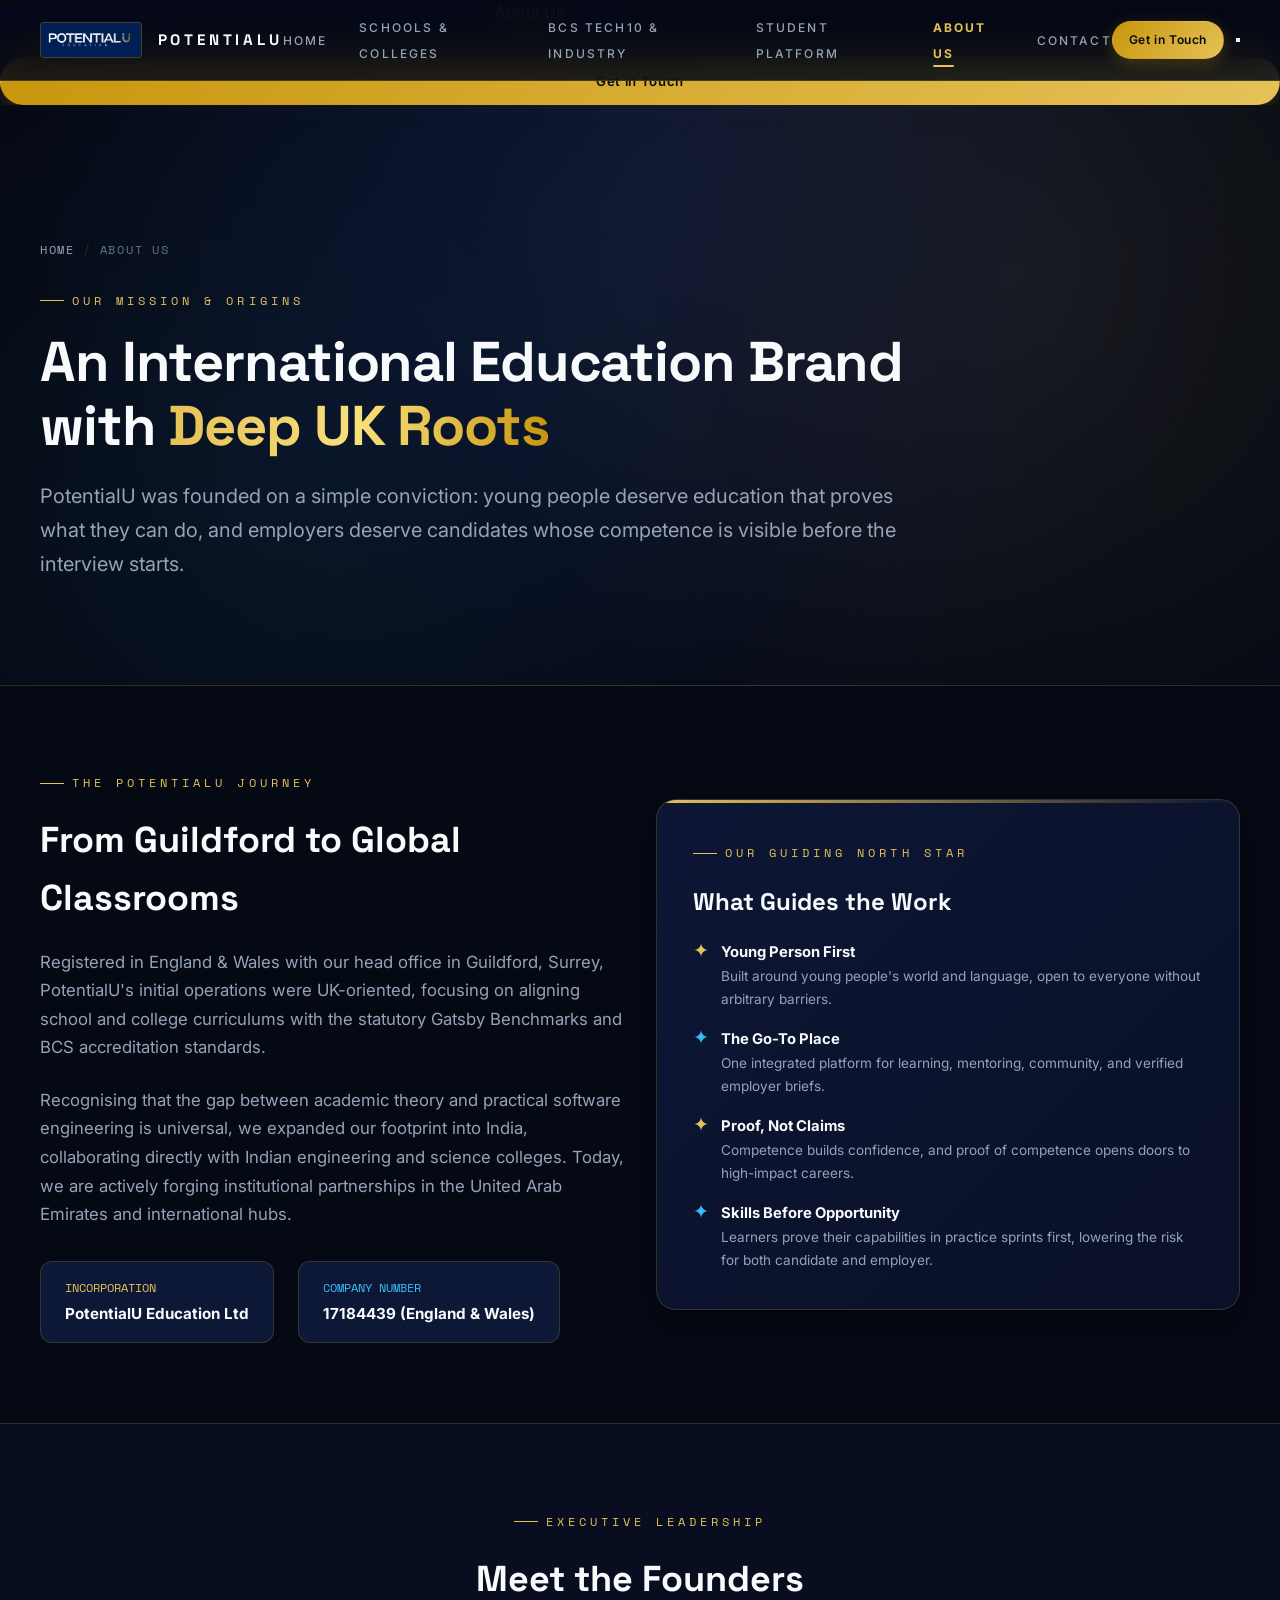
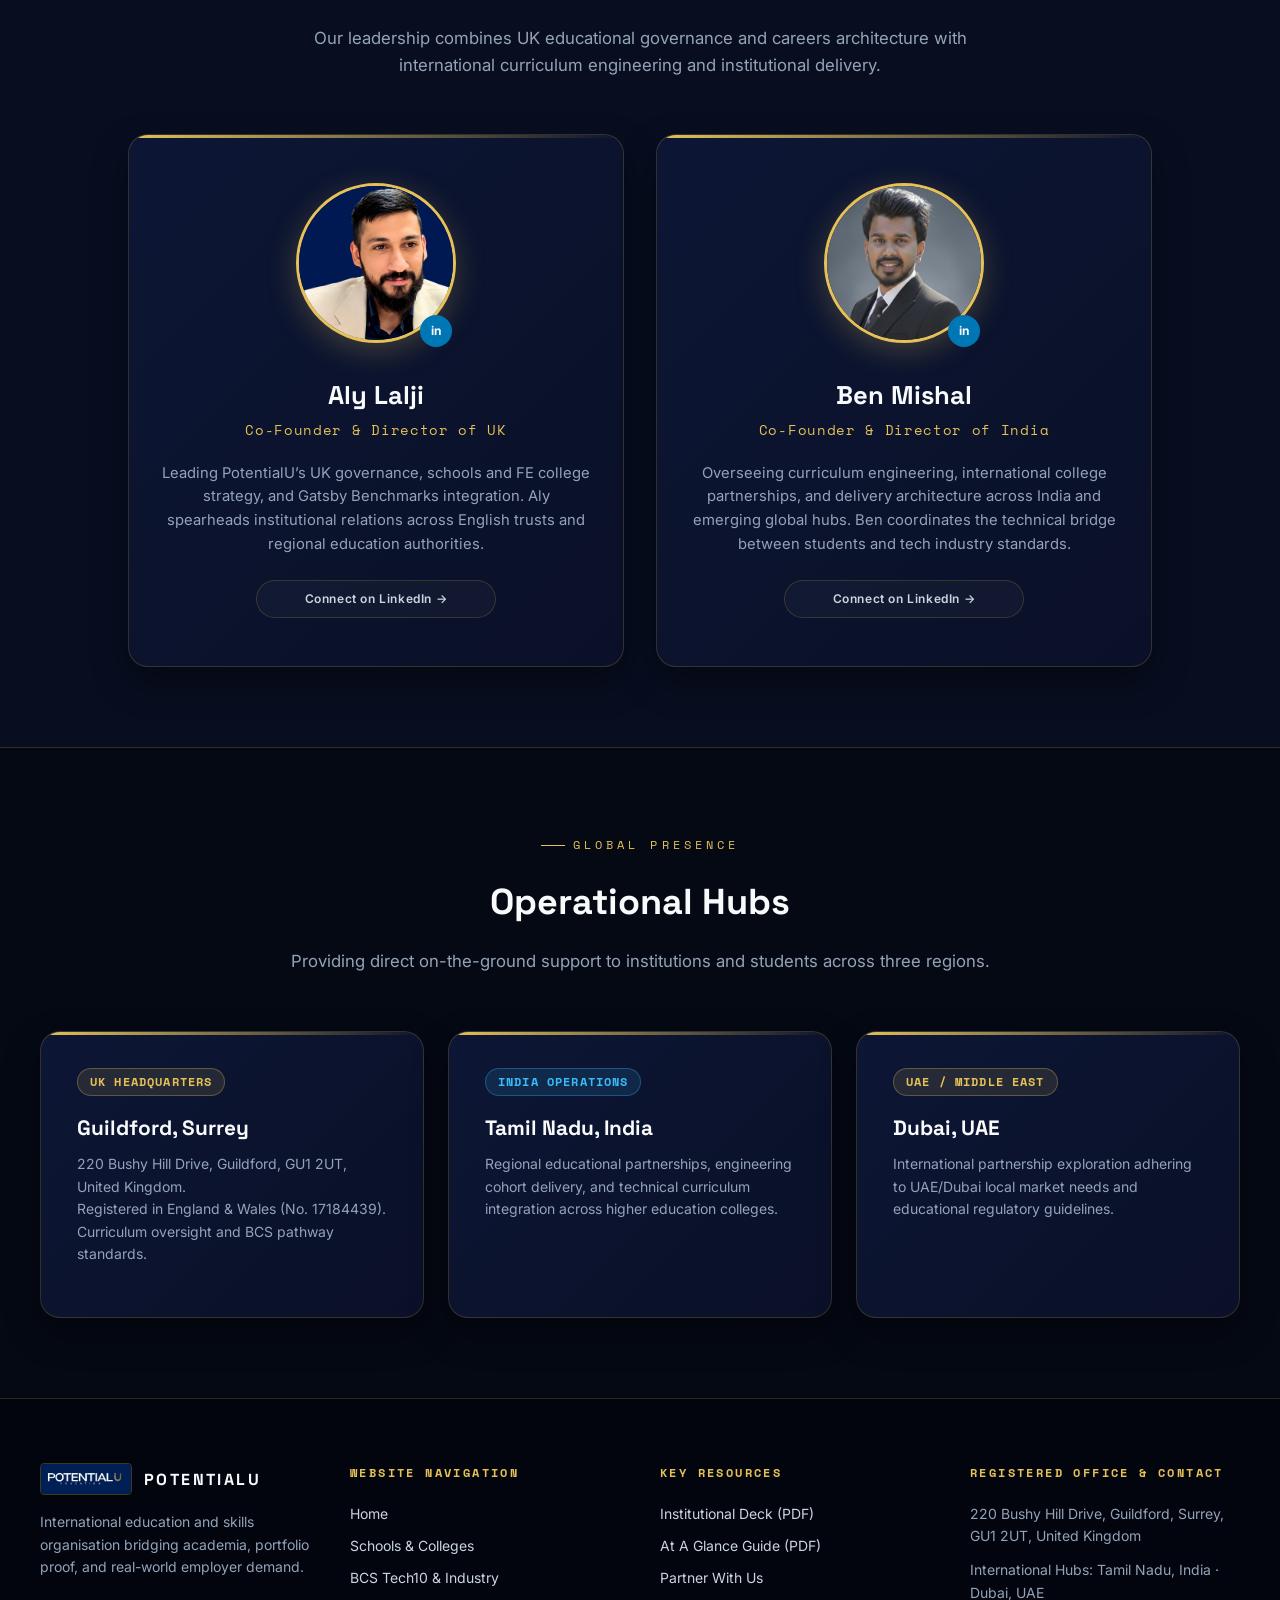
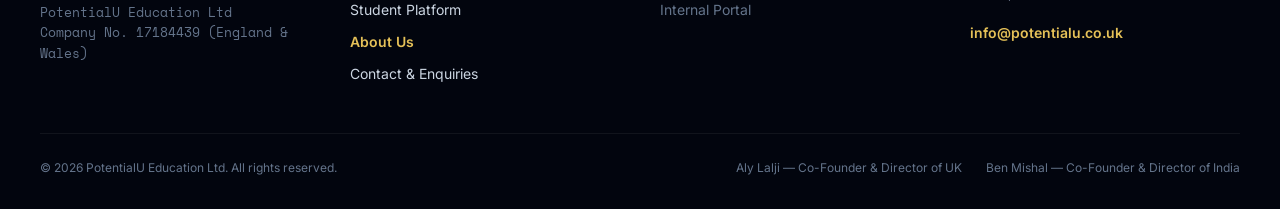
==== about/index.html @ 4403c285 "fix: Remove _redirects to resolve 307 redirect loop and add directory index files for rock-solid rou" ====
<!DOCTYPE html>
<html lang="en">
<head>
  <meta charset="UTF-8" />
  <meta name="viewport" content="width=device-width, initial-scale=1.0" />
  <meta name="theme-color" content="#050914" />
  <title>About Us & Leadership | PotentialU Education</title>
  <meta name="description" content="Meet the team behind PotentialU Education Ltd. Founded in the UK with operations in India and the UAE. Led by Co-Founders Aly Lalji (Director of UK) and Ben Mishal (Director of India)." />
  <meta name="keywords" content="PotentialU founders, Aly Lalji, Ben Mishal, PotentialU Education Ltd, UK edtech, India college partnerships, BCS accreditation" />
  <link rel="canonical" href="https://potentialu.co.uk/about" />

  <!-- Standard Favicons & Google Search Icon Directives -->
  <link rel="icon" type="image/svg+xml" href="/assets/favicon.svg" />
  <link rel="icon" type="image/png" sizes="48x48" href="/assets/favicon-48x48.png" />
  <link rel="icon" type="image/png" sizes="96x96" href="/assets/favicon-96x96.png" />
  <link rel="icon" type="image/png" sizes="144x144" href="/assets/favicon-144x144.png" />
  <link rel="icon" type="image/png" sizes="192x192" href="/assets/favicon-192x192.png" />
  <link rel="icon" type="image/png" sizes="32x32" href="/assets/favicon-32x32.png" />
  <link rel="icon" type="image/png" sizes="16x16" href="/assets/favicon-16x16.png" />
  <link rel="shortcut icon" href="/favicon.ico" />
  <link rel="apple-touch-icon" sizes="180x180" href="/assets/apple-touch-icon.png" />

  <!-- Open Graph -->
  <meta property="og:type" content="website" />
  <meta property="og:url" content="https://potentialu.co.uk/about" />
  <meta property="og:title" content="About Us & Leadership | PotentialU Education" />
  <meta property="og:description" content="UK roots, global impact. Meet the founders bridging academic curriculum and employer expectations." />
  <meta property="og:image" content="https://potentialu.co.uk/assets/logo.jpg" />

  <!-- Structured Data (JSON-LD) -->
  <script type="application/ld+json">
  {
    "@context": "https://schema.org",
    "@type": "EducationalOrganization",
    "name": "PotentialU Education",
    "url": "https://potentialu.co.uk/about",
    "logo": "https://potentialu.co.uk/assets/logo.jpg",
    "address": {
      "@type": "PostalAddress",
      "streetAddress": "220 Bushy Hill Drive",
      "addressLocality": "Guildford",
      "addressRegion": "Surrey",
      "postalCode": "GU1 2UT",
      "addressCountry": "GB"
    },
    "founder": [
      {
        "@type": "Person",
        "name": "Aly Lalji",
        "jobTitle": "Co-Founder & Director of UK",
        "sameAs": "https://www.linkedin.com/in/aly-lalji/"
      },
      {
        "@type": "Person",
        "name": "Ben Mishal",
        "jobTitle": "Co-Founder & Director of India",
        "sameAs": "https://www.linkedin.com/in/ben-mishal-b-s-2bb928169/"
      }
    ],
    "description": "PotentialU Education Ltd is an international education brand with UK roots, working with schools, colleges, and universities across the UK, India and UAE."
  }
  </script>

  <link rel="preconnect" href="https://fonts.googleapis.com" />
  <link rel="preconnect" href="https://fonts.gstatic.com" crossorigin />
  <link href="https://fonts.googleapis.com/css2?family=Inter:wght@300;400;500;600;700;800&family=Space+Grotesk:wght@500;600;700;800&family=Space+Mono:wght@400;700&display=swap" rel="stylesheet" />
  <link rel="stylesheet" href="/assets/style.css" />
</head>
<body>

  <!-- Navigation -->
  <nav id="navbar">
    <div class="nav-inner">
      <a href="/" class="nav-brand">
        <img src="/assets/logo.jpg" alt="PotentialU Education Logo" class="nav-logo-img" />
        <span class="nav-brand-text">PotentialU</span>
      </a>

      <ul class="nav-links">
        <li><a href="/">Home</a></li>
        <li><a href="/schools">Schools & Colleges</a></li>
        <li><a href="/bcs-tech10">BCS Tech10 & Industry</a></li>
        <li><a href="/students">Student Platform</a></li>
        <li><a href="/about" class="active">About Us</a></li>
        <li><a href="/contact">Contact</a></li>
      </ul>

      <div class="nav-actions">
        <a href="/contact" class="btn btn-gold btn-sm">Get in Touch</a>
        <button id="mobile-menu-btn" class="mobile-toggle" aria-label="Toggle menu">
          <span></span><span></span><span></span>
        </button>
      </div>
    </div>
  </nav>

  <!-- Mobile Drawer -->
  <div id="mobile-drawer" class="mobile-drawer">
    <a href="/" class="mobile-link">Home</a>
    <a href="/schools" class="mobile-link">Schools & Colleges</a>
    <a href="/bcs-tech10" class="mobile-link">BCS Tech10 & Industry</a>
    <a href="/students" class="mobile-link">Student Platform</a>
    <a href="/about" class="mobile-link active" style="color:var(--gold-primary);">About Us</a>
    <a href="/contact" class="mobile-link">Contact</a>
    <div style="margin-top:2rem;">
      <a href="/contact" class="btn btn-gold" style="width:100%;text-align:center;">Get in Touch</a>
    </div>
  </div>

  <!-- Subpage Hero -->
  <header class="subpage-hero">
    <div class="container">
      <div class="subpage-hero-inner">
        <div class="breadcrumb">
          <a href="/">Home</a>
          <span class="breadcrumb-sep">/</span>
          <span>About Us</span>
        </div>
        <span class="eyebrow">Our Mission & Origins</span>
        <h1 class="subpage-title">
          An International Education Brand with <span class="text-gold-gradient">Deep UK Roots</span>
        </h1>
        <p class="subpage-desc">
          PotentialU was founded on a simple conviction: young people deserve education that proves what they can do, and employers deserve candidates whose competence is visible before the interview starts.
        </p>
      </div>
    </div>
  </header>

  <!-- Mission & Story -->
  <section class="section" style="padding:5rem 0;">
    <div class="container">
      <div class="grid-2" style="align-items:center;">
        <div>
          <span class="eyebrow">The PotentialU Journey</span>
          <h2 style="font-family:'Space Grotesk';font-size:2.25rem;font-weight:800;margin-bottom:1.25rem;">
            From Guildford to Global Classrooms
          </h2>
          <p style="color:var(--text-muted);font-size:1.05rem;line-height:1.7;margin-bottom:1.5rem;">
            Registered in England & Wales with our head office in Guildford, Surrey, PotentialU's initial operations were UK-oriented, focusing on aligning school and college curriculums with the statutory Gatsby Benchmarks and BCS accreditation standards.
          </p>
          <p style="color:var(--text-muted);font-size:1.05rem;line-height:1.7;margin-bottom:2rem;">
            Recognising that the gap between academic theory and practical software engineering is universal, we expanded our footprint into India, collaborating directly with Indian engineering and science colleges. Today, we are actively forging institutional partnerships in the United Arab Emirates and international hubs.
          </p>
          <div style="display:flex;gap:1.5rem;flex-wrap:wrap;">
            <div style="background:var(--bg-card);border:1px solid var(--gold-border);border-radius:12px;padding:1rem 1.5rem;">
              <span style="font-family:'Space Mono';font-size:0.75rem;color:var(--gold-primary);display:block;margin-bottom:0.25rem;">INCORPORATION</span>
              <strong style="color:var(--text-white);font-size:0.95rem;">PotentialU Education Ltd</strong>
            </div>
            <div style="background:var(--bg-card);border:1px solid var(--gold-border);border-radius:12px;padding:1rem 1.5rem;">
              <span style="font-family:'Space Mono';font-size:0.75rem;color:var(--status-active);display:block;margin-bottom:0.25rem;">COMPANY NUMBER</span>
              <strong style="color:var(--text-white);font-size:0.95rem;">17184439 (England & Wales)</strong>
            </div>
          </div>
        </div>

        <div class="highlight-box">
          <span class="eyebrow">Our Guiding North Star</span>
          <h3 style="font-family:'Space Grotesk';font-size:1.5rem;font-weight:700;margin-bottom:1.25rem;">What Guides the Work</h3>
          <ul style="list-style:none;padding:0;display:flex;flex-direction:column;gap:1rem;font-size:0.925rem;color:var(--text-sub);">
            <li style="display:flex;gap:0.75rem;align-items:flex-start;">
              <span style="color:var(--gold-primary);font-size:1.2rem;line-height:1;">✦</span>
              <div>
                <strong style="color:var(--text-white);display:block;">Young Person First</strong>
                <span style="color:var(--text-muted);font-size:0.85rem;">Built around young people's world and language, open to everyone without arbitrary barriers.</span>
              </div>
            </li>
            <li style="display:flex;gap:0.75rem;align-items:flex-start;">
              <span style="color:var(--status-active);font-size:1.2rem;line-height:1;">✦</span>
              <div>
                <strong style="color:var(--text-white);display:block;">The Go-To Place</strong>
                <span style="color:var(--text-muted);font-size:0.85rem;">One integrated platform for learning, mentoring, community, and verified employer briefs.</span>
              </div>
            </li>
            <li style="display:flex;gap:0.75rem;align-items:flex-start;">
              <span style="color:var(--gold-primary);font-size:1.2rem;line-height:1;">✦</span>
              <div>
                <strong style="color:var(--text-white);display:block;">Proof, Not Claims</strong>
                <span style="color:var(--text-muted);font-size:0.85rem;">Competence builds confidence, and proof of competence opens doors to high-impact careers.</span>
              </div>
            </li>
            <li style="display:flex;gap:0.75rem;align-items:flex-start;">
              <span style="color:var(--status-active);font-size:1.2rem;line-height:1;">✦</span>
              <div>
                <strong style="color:var(--text-white);display:block;">Skills Before Opportunity</strong>
                <span style="color:var(--text-muted);font-size:0.85rem;">Learners prove their capabilities in practice sprints first, lowering the risk for both candidate and employer.</span>
              </div>
            </li>
          </ul>
        </div>
      </div>
    </div>
  </section>

  <!-- Founders Leadership Section -->
  <section style="background:rgba(10,17,40,0.6);border-top:1px solid var(--gold-border);border-bottom:1px solid var(--gold-border);padding:5rem 0;">
    <div class="container">
      <div style="text-align:center;max-width:44rem;margin:0 auto 3.5rem;">
        <span class="eyebrow" style="justify-content:center;">Executive Leadership</span>
        <h2 style="font-family:'Space Grotesk';font-size:2.25rem;font-weight:800;margin-bottom:1rem;">
          Meet the Founders
        </h2>
        <p style="color:var(--text-muted);font-size:1.05rem;">
          Our leadership combines UK educational governance and careers architecture with international curriculum engineering and institutional delivery.
        </p>
      </div>

      <div class="grid-2" style="max-width:64rem;margin:0 auto;">
        <!-- Aly Lalji -->
        <div class="highlight-box" style="display:flex;flex-direction:column;align-items:center;text-align:center;padding:3rem 2rem;">
          <div style="position:relative;margin-bottom:1.5rem;">
            <img src="/assets/aly-lalji.png" alt="Aly Lalji" style="width:160px;height:160px;border-radius:50%;object-fit:cover;border:3px solid var(--gold-primary);box-shadow:0 8px 30px rgba(229,193,88,0.25);" />
            <span style="position:absolute;bottom:4px;right:4px;background:#0077b5;color:#fff;border-radius:50%;width:32px;height:32px;display:flex;align-items:center;justify-content:center;font-size:0.75rem;font-weight:bold;">in</span>
          </div>
          <h3 style="font-family:'Space Grotesk';font-size:1.6rem;font-weight:700;margin-bottom:0.25rem;">Aly Lalji</h3>
          <div style="font-family:'Space Mono';font-size:0.85rem;color:var(--gold-primary);margin-bottom:1.25rem;letter-spacing:0.05em;">
            Co-Founder & Director of UK
          </div>
          <p style="color:var(--text-muted);font-size:0.925rem;line-height:1.6;margin-bottom:1.5rem;">
            Leading PotentialU’s UK governance, schools and FE college strategy, and Gatsby Benchmarks integration. Aly spearheads institutional relations across English trusts and regional education authorities.
          </p>
          <a href="https://www.linkedin.com/in/aly-lalji/" target="_blank" rel="noopener noreferrer" class="btn btn-ghost btn-sm" style="width:100%;max-width:240px;">
            Connect on LinkedIn →
          </a>
        </div>

        <!-- Ben Mishal -->
        <div class="highlight-box" style="display:flex;flex-direction:column;align-items:center;text-align:center;padding:3rem 2rem;">
          <div style="position:relative;margin-bottom:1.5rem;">
            <img src="/assets/ben-mishal.jpg" alt="Ben Mishal" style="width:160px;height:160px;border-radius:50%;object-fit:cover;border:3px solid var(--gold-primary);box-shadow:0 8px 30px rgba(229,193,88,0.25);" />
            <span style="position:absolute;bottom:4px;right:4px;background:#0077b5;color:#fff;border-radius:50%;width:32px;height:32px;display:flex;align-items:center;justify-content:center;font-size:0.75rem;font-weight:bold;">in</span>
          </div>
          <h3 style="font-family:'Space Grotesk';font-size:1.6rem;font-weight:700;margin-bottom:0.25rem;">Ben Mishal</h3>
          <div style="font-family:'Space Mono';font-size:0.85rem;color:var(--gold-primary);margin-bottom:1.25rem;letter-spacing:0.05em;">
            Co-Founder & Director of India
          </div>
          <p style="color:var(--text-muted);font-size:0.925rem;line-height:1.6;margin-bottom:1.5rem;">
            Overseeing curriculum engineering, international college partnerships, and delivery architecture across India and emerging global hubs. Ben coordinates the technical bridge between students and tech industry standards.
          </p>
          <a href="https://www.linkedin.com/in/ben-mishal-b-s-2bb928169/" target="_blank" rel="noopener noreferrer" class="btn btn-ghost btn-sm" style="width:100%;max-width:240px;">
            Connect on LinkedIn →
          </a>
        </div>
      </div>
    </div>
  </section>

  <!-- Registered Footprint & Offices -->
  <section class="section" style="padding:5rem 0;">
    <div class="container">
      <div style="text-align:center;max-width:44rem;margin:0 auto 3.5rem;">
        <span class="eyebrow" style="justify-content:center;">Global Presence</span>
        <h2 style="font-family:'Space Grotesk';font-size:2.25rem;font-weight:800;margin-bottom:1rem;">
          Operational Hubs
        </h2>
        <p style="color:var(--text-muted);font-size:1.05rem;">
          Providing direct on-the-ground support to institutions and students across three regions.
        </p>
      </div>

      <div class="grid-3">
        <div class="highlight-box">
          <div class="badge-tag" style="margin-bottom:1rem;">UK Headquarters</div>
          <h3 style="font-family:'Space Grotesk';font-size:1.3rem;font-weight:700;margin-bottom:0.5rem;">Guildford, Surrey</h3>
          <p style="color:var(--text-muted);font-size:0.875rem;line-height:1.6;margin-bottom:1rem;">
            220 Bushy Hill Drive, Guildford, GU1 2UT, United Kingdom.<br />
            Registered in England & Wales (No. 17184439). Curriculum oversight and BCS pathway standards.
          </p>
        </div>

        <div class="highlight-box">
          <div class="badge-tag badge-tag-cyan" style="margin-bottom:1rem;">India Operations</div>
          <h3 style="font-family:'Space Grotesk';font-size:1.3rem;font-weight:700;margin-bottom:0.5rem;">Tamil Nadu, India</h3>
          <p style="color:var(--text-muted);font-size:0.875rem;line-height:1.6;margin-bottom:1rem;">
            Regional educational partnerships, engineering cohort delivery, and technical curriculum integration across higher education colleges.
          </p>
        </div>

        <div class="highlight-box">
          <div class="badge-tag" style="margin-bottom:1rem;">UAE / Middle East</div>
          <h3 style="font-family:'Space Grotesk';font-size:1.3rem;font-weight:700;margin-bottom:0.5rem;">Dubai, UAE</h3>
          <p style="color:var(--text-muted);font-size:0.875rem;line-height:1.6;margin-bottom:1rem;">
            International partnership exploration adhering to UAE/Dubai local market needs and educational regulatory guidelines.
          </p>
        </div>
      </div>
    </div>
  </section>

  <!-- Footer -->
  <footer style="background:#02050E;border-top:1px solid var(--gold-border);padding:4rem 0 2rem;">
    <div class="container">
      <div style="display:grid;grid-template-columns:repeat(auto-fit, minmax(220px, 1fr));gap:2.5rem;margin-bottom:3rem;">
        <div>
          <div style="display:flex;align-items:center;gap:0.75rem;margin-bottom:1rem;">
            <img src="/assets/logo.jpg" alt="PotentialU Logo" style="height:2rem;border-radius:4px;border:1px solid rgba(212,175,55,0.3);" />
            <span style="font-family:'Space Grotesk';font-weight:700;letter-spacing:0.15em;text-transform:uppercase;">PotentialU</span>
          </div>
          <p style="font-size:0.875rem;color:var(--text-muted);line-height:1.6;margin-bottom:1.5rem;">
            International education and skills organisation bridging academia, portfolio proof, and real-world employer demand.
          </p>
          <div style="font-size:0.8rem;color:var(--text-dim);font-family:'Space Mono';">
            PotentialU Education Ltd<br />
            Company No. 17184439 (England & Wales)
          </div>
        </div>

        <div>
          <h4 style="font-family:'Space Mono';font-size:0.75rem;text-transform:uppercase;letter-spacing:0.2em;color:var(--gold-primary);margin-bottom:1.25rem;">Website Navigation</h4>
          <ul style="list-style:none;padding:0;display:flex;flex-direction:column;gap:0.6rem;font-size:0.875rem;">
            <li><a href="/" style="color:var(--text-sub);text-decoration:none;">Home</a></li>
            <li><a href="/schools" style="color:var(--text-sub);text-decoration:none;">Schools & Colleges</a></li>
            <li><a href="/bcs-tech10" style="color:var(--text-sub);text-decoration:none;">BCS Tech10 & Industry</a></li>
            <li><a href="/students" style="color:var(--text-sub);text-decoration:none;">Student Platform</a></li>
            <li><a href="/about" style="color:var(--gold-primary);text-decoration:none;font-weight:600;">About Us</a></li>
            <li><a href="/contact" style="color:var(--text-sub);text-decoration:none;">Contact & Enquiries</a></li>
          </ul>
        </div>

        <div>
          <h4 style="font-family:'Space Mono';font-size:0.75rem;text-transform:uppercase;letter-spacing:0.2em;color:var(--gold-primary);margin-bottom:1.25rem;">Key Resources</h4>
          <ul style="list-style:none;padding:0;display:flex;flex-direction:column;gap:0.6rem;font-size:0.875rem;">
            <li><a href="/assets/PotentialU-Institutional-Partnership-Overview.pdf" download style="color:var(--text-sub);text-decoration:none;">Institutional Deck (PDF)</a></li>
            <li><a href="/assets/PotentialU-At-A-Glance.pdf" download style="color:var(--text-sub);text-decoration:none;">At A Glance Guide (PDF)</a></li>
            <li><a href="/contact" style="color:var(--text-sub);text-decoration:none;">Partner With Us</a></li>
            <li><a href="/admin.html" style="color:var(--text-dim);text-decoration:none;">Internal Portal</a></li>
          </ul>
        </div>

        <div>
          <h4 style="font-family:'Space Mono';font-size:0.75rem;text-transform:uppercase;letter-spacing:0.2em;color:var(--gold-primary);margin-bottom:1.25rem;">Registered Office & Contact</h4>
          <p style="font-size:0.875rem;color:var(--text-muted);line-height:1.6;margin-bottom:0.75rem;">
            220 Bushy Hill Drive, Guildford, Surrey, GU1 2UT, United Kingdom
          </p>
          <p style="font-size:0.875rem;color:var(--text-muted);line-height:1.6;margin-bottom:1rem;">
            International Hubs: Tamil Nadu, India · Dubai, UAE
          </p>
          <a href="mailto:info@potentialu.co.uk" style="color:var(--gold-primary);font-size:0.875rem;text-decoration:none;font-weight:600;">info@potentialu.co.uk</a>
        </div>
      </div>

      <div style="border-top:1px solid rgba(255,255,255,0.06);padding-top:1.5rem;display:flex;justify-content:space-between;align-items:center;flex-wrap:wrap;gap:1rem;font-size:0.75rem;color:var(--text-dim);">
        <div>&copy; 2026 PotentialU Education Ltd. All rights reserved.</div>
        <div style="display:flex;gap:1.5rem;">
          <span>Aly Lalji — Co-Founder & Director of UK</span>
          <span>Ben Mishal — Co-Founder & Director of India</span>
        </div>
      </div>
    </div>
  </footer>

  <script>
    // Mobile Drawer Toggle
    const menuBtn = document.getElementById('mobile-menu-btn');
    const drawer = document.getElementById('mobile-drawer');
    if (menuBtn && drawer) {
      menuBtn.addEventListener('click', () => {
        drawer.classList.toggle('open');
      });
    }
  </script>
</body>
</html>
---- assets/style.css ----
*, *::before, *::after { box-sizing: border-box; margin: 0; padding: 0; }
    
    :root {
      --gold-primary: #E5C158;
      --gold-deep: #C8960C;
      --gold-light: #F8E07A;
      --gold-border: rgba(212, 175, 55, 0.2);
      --gold-glow: rgba(229, 193, 88, 0.12);
      
      --bg-deep: #050914;
      --bg-mid: #0A1128;
      --bg-card: #0D1736;
      --bg-card-hover: #121F45;
      
      --text-white: #F8FAFC;
      --text-muted: #94A3B8;
      --text-sub: #CBD5E1;
      --text-dim: #64748B;
      
      --status-active: #38BDF8;
      --status-contacted: #34D399;
      --status-archived: #94A3B8;
    }

    html { scroll-behavior: smooth; }
    body {
      background-color: var(--bg-deep);
      color: var(--text-white);
      font-family: 'Inter', ui-sans-serif, system-ui, sans-serif;
      line-height: 1.6;
      overflow-x: hidden;
    }

    /* =========================================
       TYPOGRAPHY
       ========================================= */
    .font-display { font-family: 'Space Grotesk', 'Inter', sans-serif; }
    .font-mono { font-family: 'Space Mono', monospace; }

    .text-gold-gradient {
      background: linear-gradient(90deg, #E5C158 0%, #F8E07A 50%, #C8960C 100%);
      -webkit-background-clip: text;
      background-clip: text;
      color: transparent;
      display: inline;
    }

    .eyebrow {
      font-family: 'Space Mono', monospace;
      font-size: 0.72rem;
      text-transform: uppercase;
      letter-spacing: 0.35em;
      color: var(--gold-primary);
      margin-bottom: 1.25rem;
      display: inline-flex;
      align-items: center;
      gap: 0.5rem;
    }
    .eyebrow::before {
      content: "";
      display: inline-block;
      width: 1.5rem;
      height: 1px;
      background: var(--gold-primary);
    }

    /* =========================================
       LAYOUT CONTAINERS
       ========================================= */
    .container {
      max-width: 80rem;
      margin: 0 auto;
      padding: 0 1.5rem;
    }
    @media (min-width: 1024px) {
      .container { padding: 0 2.5rem; }
    }

    /* =========================================
       NAVBAR
       ========================================= */
    #navbar {
      position: fixed;
      top: 0; left: 0; right: 0;
      z-index: 100;
      background: rgba(5, 9, 20, 0.85);
      backdrop-filter: blur(20px);
      -webkit-backdrop-filter: blur(20px);
      border-bottom: 1px solid var(--gold-border);
      transition: all 0.3s ease;
    }
    .nav-inner {
      display: flex;
      align-items: center;
      justify-content: space-between;
      height: 5rem;
      max-width: 80rem;
      margin: 0 auto;
      padding: 0 1.5rem;
    }
    @media (min-width: 1024px) {
      .nav-inner { padding: 0 2.5rem; }
    }
    .nav-brand {
      display: flex;
      align-items: center;
      gap: 1rem;
      text-decoration: none;
    }
    .nav-logo-img {
      height: 2.2rem;
      width: auto;
      border-radius: 4px;
      border: 1px solid rgba(212,175,55,0.3);
      background: #0A1128;
    }
    .nav-brand-text {
      font-family: 'Space Grotesk', sans-serif;
      font-size: 0.95rem;
      font-weight: 700;
      letter-spacing: 0.25em;
      text-transform: uppercase;
      color: var(--text-white);
      display: none;
    }
    @media (min-width: 1024px) {
      .nav-brand-text { display: block; }
    }
    .nav-links {
      display: none;
      align-items: center;
      gap: 2rem;
      list-style: none;
    }
    @media (min-width: 840px) {
      .nav-links { display: flex; }
    }
    .nav-links a {
      font-size: 0.75rem;
      font-weight: 500;
      letter-spacing: 0.18em;
      text-transform: uppercase;
      color: var(--text-muted);
      text-decoration: none;
      transition: color 0.25s ease;
    }
    .nav-links a:hover {
      color: var(--gold-primary);
    }
    .nav-actions {
      display: flex;
      align-items: center;
      gap: 0.75rem;
    }

    /* =========================================
       BUTTONS
       ========================================= */
    .btn {
      display: inline-flex;
      align-items: center;
      justify-content: center;
      gap: 0.5rem;
      font-size: 0.825rem;
      font-weight: 600;
      letter-spacing: 0.05em;
      text-decoration: none;
      border-radius: 9999px;
      padding: 0.75rem 1.6rem;
      transition: all 0.3s cubic-bezier(0.22, 1, 0.36, 1);
      cursor: pointer;
      white-space: nowrap;
    }
    .btn-gold {
      background: linear-gradient(135deg, var(--gold-deep) 0%, var(--gold-primary) 100%);
      color: var(--bg-deep);
      border: 1px solid transparent;
      box-shadow: 0 4px 15px rgba(200, 150, 12, 0.25);
    }
    .btn-gold:hover {
      transform: translateY(-2px);
      box-shadow: 0 8px 25px rgba(229, 193, 88, 0.4);
    }
    .btn-ghost {
      background: rgba(255, 255, 255, 0.03);
      color: var(--text-sub);
      border: 1px solid var(--gold-border);
    }
    .btn-ghost:hover {
      background: rgba(212, 175, 55, 0.1);
      border-color: rgba(212, 175, 55, 0.5);
      color: var(--gold-primary);
      transform: translateY(-2px);
    }
    .btn-sm {
      padding: 0.5rem 1rem;
      font-size: 0.75rem;
    }

    /* =========================================
       HERO SECTION (Universities First)
       ========================================= */
    #hero {
      position: relative;
      min-height: 100vh;
      display: flex;
      align-items: center;
      padding-top: 6rem;
      padding-bottom: 5rem;
      overflow: hidden;
    }
    .hero-bg-layer {
      position: absolute;
      inset: 0;
      z-index: 0;
    }
    .hero-bg-img {
      width: 100%;
      height: 100%;
      object-fit: cover;
      opacity: 0.28;
      filter: saturate(1.2);
    }
    .hero-vignette {
      position: absolute;
      inset: 0;
      background: radial-gradient(circle at 50% 40%, rgba(5,9,20,0.4) 0%, #050914 90%);
    }
    .hero-content {
      position: relative;
      z-index: 10;
      max-width: 80rem;
      margin: 0 auto;
      padding: 3rem 1.5rem;
      width: 100%;
    }
    @media (min-width: 1024px) {
      .hero-content { padding: 4rem 2.5rem; }
    }
    .hero-badge-container {
      display: flex;
      flex-wrap: wrap;
      gap: 0.75rem;
      margin-bottom: 2rem;
    }
    .hero-badge {
      display: inline-flex;
      align-items: center;
      gap: 0.5rem;
      padding: 0.4rem 1rem;
      border-radius: 9999px;
      border: 1px solid var(--gold-border);
      background: rgba(13, 23, 54, 0.7);
      font-size: 0.75rem;
      font-family: 'Space Mono', monospace;
      color: var(--gold-primary);
    }
    .hero-title {
      font-family: 'Space Grotesk', sans-serif;
      font-size: clamp(2.4rem, 6.5vw, 5.2rem);
      font-weight: 800;
      line-height: 1.08;
      letter-spacing: -0.03em;
      margin-bottom: 1.75rem;
      max-width: 58rem;
    }
    .hero-subtext {
      font-size: clamp(1rem, 1.8vw, 1.25rem);
      line-height: 1.7;
      color: var(--text-sub);
      max-width: 44rem;
      margin-bottom: 2.75rem;
    }
    .hero-cta-group {
      display: flex;
      flex-wrap: wrap;
      gap: 1rem;
      align-items: center;
    }
    .hero-downloads-bar {
      margin-top: 3.5rem;
      padding-top: 2rem;
      border-top: 1px solid rgba(212,175,55,0.15);
      display: flex;
      flex-wrap: wrap;
      align-items: center;
      gap: 2rem;
    }
    .hero-download-item {
      display: flex;
      align-items: center;
      gap: 0.75rem;
      color: var(--text-muted);
      font-size: 0.85rem;
      text-decoration: none;
      transition: color 0.25s;
    }
    .hero-download-item:hover {
      color: var(--gold-primary);
    }
    .hero-download-icon {
      width: 2.25rem;
      height: 2.25rem;
      border-radius: 8px;
      background: rgba(212,175,55,0.08);
      border: 1px solid var(--gold-border);
      display: flex;
      align-items: center;
      justify-content: center;
      color: var(--gold-primary);
    }

    /* =========================================
       MARQUEE STRIP
       ========================================= */
    #marquee-section {
      border-top: 1px solid var(--gold-border);
      border-bottom: 1px solid var(--gold-border);
      background: var(--bg-mid);
      padding: 1.4rem 0;
      overflow: hidden;
      position: relative;
    }
    #marquee-section::before, #marquee-section::after {
      content: '';
      position: absolute;
      top: 0; bottom: 0;
      width: 6rem;
      z-index: 2;
      pointer-events: none;
    }
    #marquee-section::before { left: 0; background: linear-gradient(to right, var(--bg-mid), transparent); }
    #marquee-section::after  { right: 0; background: linear-gradient(to left, var(--bg-mid), transparent); }
    
    .marquee-track {
      display: flex;
      width: max-content;
      animation: marquee 30s linear infinite;
    }
    @keyframes marquee {
      0% { transform: translateX(0); }
      100% { transform: translateX(-50%); }
    }
    .marquee-item {
      display: flex;
      align-items: center;
      gap: 2rem;
      padding: 0 1.5rem;
      font-family: 'Space Grotesk', sans-serif;
      font-size: 0.95rem;
      font-weight: 700;
      letter-spacing: 0.2em;
      text-transform: uppercase;
      color: var(--text-muted);
      white-space: nowrap;
    }
    .marquee-dot {
      color: var(--gold-primary);
      font-size: 1.25rem;
    }

    /* =========================================
       SECTIONS GENERAL
       ========================================= */
    section {
      padding: 7rem 0;
      position: relative;
    }
    .section-header {
      max-width: 44rem;
      margin-bottom: 4rem;
    }
    .section-title {
      font-family: 'Space Grotesk', sans-serif;
      font-size: clamp(2rem, 4vw, 3rem);
      font-weight: 700;
      line-height: 1.15;
      letter-spacing: -0.02em;
      margin-bottom: 1rem;
    }
    .section-description {
      font-size: 1.05rem;
      line-height: 1.7;
      color: var(--text-muted);
    }

    /* =========================================
       PILLARS SECTION (Dual Track)
       ========================================= */
    .pillars-grid {
      display: grid;
      gap: 2.5rem;
    }
    @media (min-width: 1024px) {
      .pillars-grid { grid-template-columns: 1fr 1fr; }
    }
    .pillar-card {
      position: relative;
      background: var(--bg-card);
      border: 1px solid var(--gold-border);
      border-radius: 1.25rem;
      padding: 2.5rem;
      overflow: hidden;
      display: flex;
      flex-direction: column;
      justify-content: space-between;
      transition: all 0.4s cubic-bezier(0.22, 1, 0.36, 1);
    }
    @media (min-width: 768px) {
      .pillar-card { padding: 3.5rem; }
    }
    .pillar-card:hover {
      border-color: rgba(229, 193, 88, 0.4);
      box-shadow: 0 0 50px rgba(229, 193, 88, 0.08), 0 20px 40px rgba(0,0,0,0.5);
      transform: translateY(-4px);
    }
    .pillar-watermark {
      position: absolute;
      top: -2rem;
      right: -1rem;
      font-family: 'Space Grotesk', sans-serif;
      font-size: 11rem;
      font-weight: 900;
      color: rgba(212, 175, 55, 0.04);
      user-select: none;
      pointer-events: none;
      line-height: 1;
    }
    .pillar-tag {
      font-family: 'Space Mono', monospace;
      font-size: 0.7rem;
      text-transform: uppercase;
      letter-spacing: 0.25em;
      color: var(--gold-primary);
      margin-bottom: 0.75rem;
    }
    .pillar-heading {
      font-family: 'Space Grotesk', sans-serif;
      font-size: clamp(1.5rem, 2.8vw, 2.1rem);
      font-weight: 700;
      margin-bottom: 1.25rem;
      color: var(--text-white);
    }
    .pillar-desc {
      color: var(--text-sub);
      font-size: 0.95rem;
      line-height: 1.7;
      margin-bottom: 2rem;
    }
    .pillar-features {
      list-style: none;
      display: flex;
      flex-direction: column;
      gap: 1.15rem;
      margin-bottom: 2.5rem;
    }
    .pillar-feature-item {
      display: flex;
      align-items: flex-start;
      gap: 1rem;
    }
    .pillar-icon-box {
      width: 2.4rem;
      height: 2.4rem;
      border-radius: 50%;
      background: rgba(229, 193, 88, 0.08);
      border: 1px solid var(--gold-border);
      display: flex;
      align-items: center;
      justify-content: center;
      color: var(--gold-primary);
      flex-shrink: 0;
      margin-top: 0.1rem;
    }
    .pillar-feature-text {
      font-size: 0.9rem;
      color: var(--text-sub);
      line-height: 1.5;
    }
    .pillar-bottom-cta {
      margin-top: auto;
      padding-top: 1.5rem;
      border-top: 1px solid rgba(212, 175, 55, 0.1);
      display: flex;
      flex-wrap: wrap;
      align-items: center;
      justify-content: space-between;
      gap: 1rem;
    }

    /* =========================================
       PROCESS ROADMAP (6 Steps)
       ========================================= */
    #process {
      background: var(--bg-mid);
      border-top: 1px solid var(--gold-border);
      border-bottom: 1px solid var(--gold-border);
    }
    .process-grid {
      display: grid;
      gap: 1.5rem;
    }
    @media (min-width: 640px) {
      .process-grid { grid-template-columns: repeat(2, 1fr); }
    }
    @media (min-width: 1024px) {
      .process-grid { grid-template-columns: repeat(3, 1fr); }
    }
    .step-card {
      background: var(--bg-card);
      border: 1px solid var(--gold-border);
      border-radius: 1rem;
      padding: 2rem;
      transition: all 0.3s ease;
      position: relative;
    }
    .step-card:hover {
      border-color: rgba(229, 193, 88, 0.4);
      background: var(--bg-card-hover);
      transform: translateY(-3px);
    }
    .step-num {
      font-family: 'Space Mono', monospace;
      font-size: 0.8rem;
      color: var(--gold-primary);
      letter-spacing: 0.25em;
      margin-bottom: 1rem;
      display: block;
    }
    .step-name {
      font-family: 'Space Grotesk', sans-serif;
      font-size: 1.25rem;
      font-weight: 700;
      margin-bottom: 0.75rem;
      color: var(--text-white);
    }
    .step-detail {
      font-size: 0.875rem;
      line-height: 1.65;
      color: var(--text-muted);
    }

    /* =========================================
       GLOBAL REACH (UK, India, UAE)
       ========================================= */
    .global-grid {
      display: grid;
      gap: 2rem;
    }
    @media (min-width: 768px) {
      .global-grid { grid-template-columns: repeat(3, 1fr); }
    }
    .region-card {
      background: var(--bg-card);
      border: 1px solid var(--gold-border);
      border-radius: 1rem;
      overflow: hidden;
      transition: all 0.3s ease;
    }
    .region-card:hover {
      border-color: rgba(229, 193, 88, 0.4);
      transform: translateY(-4px);
    }
    .region-img-wrap {
      height: 13rem;
      overflow: hidden;
      position: relative;
    }
    .region-img {
      width: 100%;
      height: 100%;
      object-fit: cover;
      transition: transform 0.6s ease;
    }
    .region-card:hover .region-img {
      transform: scale(1.05);
    }
    .region-tag {
      position: absolute;
      top: 1rem;
      left: 1rem;
      background: rgba(5,9,20,0.85);
      border: 1px solid var(--gold-border);
      border-radius: 9999px;
      padding: 0.3rem 0.85rem;
      font-size: 0.7rem;
      font-family: 'Space Mono', monospace;
      color: var(--gold-primary);
    }
    .region-content {
      padding: 1.75rem;
    }
    .region-name {
      font-family: 'Space Grotesk', sans-serif;
      font-size: 1.25rem;
      font-weight: 700;
      margin-bottom: 0.5rem;
      color: var(--text-white);
    }
    .region-info {
      font-size: 0.875rem;
      color: var(--text-muted);
      line-height: 1.6;
    }

    /* =========================================
       FOUNDERS SECTION (Real Photos & LinkedIn)
       ========================================= */
    #founders {
      background: var(--bg-mid);
      border-top: 1px solid var(--gold-border);
      border-bottom: 1px solid var(--gold-border);
    }
    .founders-grid {
      display: grid;
      gap: 2.5rem;
      margin-bottom: 5rem;
    }
    @media (min-width: 900px) {
      .founders-grid { grid-template-columns: 1fr 1fr; }
    }
    .founder-card {
      background: var(--bg-card);
      border: 1px solid var(--gold-border);
      border-radius: 1.25rem;
      padding: 2.25rem;
      display: flex;
      flex-direction: column;
      gap: 1.75rem;
      transition: all 0.3s ease;
    }
    @media (min-width: 640px) {
      .founder-card {
        flex-direction: row;
        align-items: flex-start;
      }
    }
    .founder-card:hover {
      border-color: rgba(229, 193, 88, 0.4);
      box-shadow: 0 10px 30px rgba(0,0,0,0.3);
    }
    .founder-avatar-wrap {
      width: 10rem;
      height: 11rem;
      border-radius: 1rem;
      overflow: hidden;
      flex-shrink: 0;
      border: 2px solid var(--gold-border);
      background: #0A1128;
    }
    .founder-avatar-img {
      width: 100%;
      height: 100%;
      object-fit: cover;
      object-position: top center;
      transition: transform 0.5s ease;
    }
    .founder-card:hover .founder-avatar-img {
      transform: scale(1.04);
    }
    .founder-info {
      flex: 1;
    }
    .founder-role {
      font-family: 'Space Mono', monospace;
      font-size: 0.72rem;
      letter-spacing: 0.25em;
      text-transform: uppercase;
      color: var(--gold-primary);
      margin-bottom: 0.4rem;
    }
    .founder-name {
      font-family: 'Space Grotesk', sans-serif;
      font-size: 1.5rem;
      font-weight: 700;
      margin-bottom: 0.75rem;
      color: var(--text-white);
    }
    .founder-bio {
      font-size: 0.9rem;
      color: var(--text-muted);
      line-height: 1.65;
      margin-bottom: 1.5rem;
    }
    .founder-linkedin {
      display: inline-flex;
      align-items: center;
      gap: 0.5rem;
      font-size: 0.8rem;
      font-weight: 600;
      color: var(--gold-primary);
      text-decoration: none;
      padding: 0.4rem 0.9rem;
      border-radius: 9999px;
      background: rgba(229, 193, 88, 0.08);
      border: 1px solid var(--gold-border);
      transition: all 0.25s;
    }
    .founder-linkedin:hover {
      background: rgba(229, 193, 88, 0.16);
      transform: translateX(3px);
    }

    /* Values row */
    .values-grid {
      display: grid;
      gap: 1.25rem;
      grid-template-columns: repeat(2, 1fr);
    }
    @media (min-width: 768px) {
      .values-grid { grid-template-columns: repeat(3, 1fr); }
    }
    @media (min-width: 1024px) {
      .values-grid { grid-template-columns: repeat(6, 1fr); }
    }
    .value-box {
      background: var(--bg-card);
      border: 1px solid var(--gold-border);
      border-radius: 0.75rem;
      padding: 1.5rem 1.25rem;
      transition: all 0.3s;
    }
    .value-box:hover {
      border-color: rgba(229, 193, 88, 0.4);
      transform: translateY(-2px);
    }
    .value-title {
      font-family: 'Space Grotesk', sans-serif;
      font-size: 0.95rem;
      font-weight: 700;
      color: var(--gold-primary);
      margin-bottom: 0.4rem;
    }
    .value-desc {
      font-size: 0.8rem;
      color: var(--text-muted);
      line-height: 1.5;
    }

    /* =========================================
       ENQUIRY SECTION & FORM
       ========================================= */
    .enquiry-layout {
      display: grid;
      gap: 4rem;
    }
    @media (min-width: 1024px) {
      .enquiry-layout { grid-template-columns: 5fr 7fr; align-items: start; }
    }
    .enquiry-left-info {
      display: flex;
      flex-direction: column;
      gap: 2rem;
    }
    .office-card {
      background: var(--bg-card);
      border: 1px solid var(--gold-border);
      border-radius: 1rem;
      padding: 1.75rem;
    }
    .office-title {
      font-family: 'Space Mono', monospace;
      font-size: 0.75rem;
      text-transform: uppercase;
      letter-spacing: 0.25em;
      color: var(--gold-primary);
      margin-bottom: 0.75rem;
    }
    .office-address {
      font-size: 0.925rem;
      color: var(--text-sub);
      line-height: 1.6;
    }
    .email-contact-link {
      color: var(--gold-primary);
      text-decoration: none;
      font-weight: 600;
    }
    .email-contact-link:hover {
      text-decoration: underline;
    }

    /* Form styling */
    .enquiry-form-card {
      background: var(--bg-card);
      border: 1px solid var(--gold-border);
      border-radius: 1.25rem;
      padding: 2.5rem;
      box-shadow: 0 10px 40px rgba(0,0,0,0.3);
    }
    .form-group-row {
      display: grid;
      gap: 1.25rem;
      margin-bottom: 1.25rem;
    }
    @media (min-width: 640px) {
      .form-group-row { grid-template-columns: 1fr 1fr; }
    }
    .form-group {
      display: flex;
      flex-direction: column;
      gap: 0.5rem;
      margin-bottom: 1.25rem;
    }
    .form-label {
      font-family: 'Space Mono', monospace;
      font-size: 0.72rem;
      text-transform: uppercase;
      letter-spacing: 0.15em;
      color: var(--text-muted);
    }
    .form-input, .form-select, .form-textarea {
      background: rgba(255, 255, 255, 0.04);
      border: 1px solid var(--gold-border);
      border-radius: 0.5rem;
      padding: 0.85rem 1.15rem;
      color: var(--text-white);
      font-family: 'Inter', sans-serif;
      font-size: 0.9rem;
      transition: all 0.25s;
      outline: none;
    }
    .form-input:focus, .form-select:focus, .form-textarea:focus {
      border-color: var(--gold-primary);
      background: rgba(255, 255, 255, 0.07);
      box-shadow: 0 0 15px rgba(229, 193, 88, 0.15);
    }
    .form-select option {
      background-color: var(--bg-mid);
      color: var(--text-white);
    }
    .form-textarea {
      resize: vertical;
      min-height: 7rem;
    }

    /* =========================================
       FOOTER
       ========================================= */
    footer {
      border-top: 1px solid var(--gold-border);
      background: var(--bg-deep);
      padding: 5rem 0 3rem;
    }
    .footer-top {
      display: grid;
      gap: 3rem;
      margin-bottom: 4rem;
    }
    @media (min-width: 1024px) {
      .footer-top { grid-template-columns: 2fr 1fr 1fr 1fr; }
    }
    .footer-brand-logo {
      height: 2.8rem;
      width: auto;
      border-radius: 4px;
      margin-bottom: 1.25rem;
    }
    .footer-brand-desc {
      font-size: 0.875rem;
      color: var(--text-muted);
      line-height: 1.7;
      max-width: 22rem;
      margin-bottom: 1.5rem;
    }
    .footer-col-title {
      font-family: 'Space Mono', monospace;
      font-size: 0.72rem;
      letter-spacing: 0.2em;
      text-transform: uppercase;
      color: var(--gold-primary);
      margin-bottom: 1.25rem;
    }
    .footer-links {
      list-style: none;
      display: flex;
      flex-direction: column;
      gap: 0.85rem;
    }
    .footer-links a {
      font-size: 0.875rem;
      color: var(--text-muted);
      text-decoration: none;
      transition: color 0.25s;
    }
    .footer-links a:hover {
      color: var(--gold-primary);
    }
    .footer-bottom {
      padding-top: 2rem;
      border-top: 1px solid rgba(212, 175, 55, 0.1);
      display: flex;
      flex-wrap: wrap;
      align-items: center;
      justify-content: space-between;
      gap: 1rem;
      font-size: 0.8rem;
      color: var(--text-dim);
    }

    /* =========================================
       TOAST ALERTS
       ========================================= */
    #toast-box {
      position: fixed;
      bottom: 2rem;
      right: 2rem;
      z-index: 1000;
      display: flex;
      flex-direction: column;
      gap: 0.75rem;
      pointer-events: none;
    }
    .toast {
      background: var(--bg-card);
      border: 1px solid var(--gold-primary);
      color: var(--text-white);
      padding: 1rem 1.5rem;
      border-radius: 0.75rem;
      font-size: 0.875rem;
      box-shadow: 0 10px 40px rgba(0,0,0,0.6);
      transform: translateY(20px);
      opacity: 0;
      transition: all 0.3s cubic-bezier(0.22, 1, 0.36, 1);
      display: flex;
      align-items: center;
      gap: 0.75rem;
      pointer-events: auto;
      max-width: 24rem;
    }
    .toast.active {
      transform: translateY(0);
      opacity: 1;
    }

    /* =========================================
       ADMIN MODAL / POPUP
       ========================================= */
    .modal-overlay {
      position: fixed;
      inset: 0;
      background: rgba(5, 9, 20, 0.85);
      backdrop-filter: blur(10px);
      z-index: 1000;
      display: none;
      align-items: center;
      justify-content: center;
      padding: 1.5rem;
    }
    .modal-overlay.open {
      display: flex;
    }
    .modal-box {
      background: var(--bg-card);
      border: 1px solid var(--gold-primary);
      border-radius: 1.25rem;
      width: 100%;
      max-width: 32rem;
      padding: 2.5rem;
      box-shadow: 0 25px 60px rgba(0,0,0,0.8);
      position: relative;
    }
    .modal-close-btn {
      position: absolute;
      top: 1.25rem;
      right: 1.25rem;
      background: none;
      border: none;
      color: var(--text-muted);
      font-size: 1.5rem;
      cursor: pointer;
    }
    .modal-close-btn:hover { color: var(--gold-primary); }

/* =========================================
   MULTI-PAGE EXTENSIONS & SUBPAGE HEROES
   ========================================= */
.nav-links a.active {
  color: var(--gold-primary);
  font-weight: 700;
  position: relative;
}
.nav-links a.active::after {
  content: "";
  position: absolute;
  bottom: -6px;
  left: 0;
  right: 0;
  height: 2px;
  background: var(--gold-primary);
  border-radius: 2px;
}

.subpage-hero {
  padding: 8.5rem 0 4.5rem;
  background: radial-gradient(circle at 50% 15%, rgba(13, 23, 54, 0.9) 0%, rgba(5, 9, 20, 1) 75%);
  border-bottom: 1px solid var(--gold-border);
  position: relative;
  overflow: hidden;
}
.subpage-hero::before {
  content: "";
  position: absolute;
  top: 0; left: 0; right: 0; bottom: 0;
  background: radial-gradient(circle at 80% 30%, rgba(229, 193, 88, 0.08) 0%, transparent 50%),
              radial-gradient(circle at 20% 70%, rgba(56, 189, 248, 0.06) 0%, transparent 45%);
  pointer-events: none;
}
.subpage-hero-inner {
  position: relative;
  z-index: 2;
  max-width: 54rem;
}
.subpage-title {
  font-family: 'Space Grotesk', sans-serif;
  font-size: clamp(2.25rem, 5vw, 3.5rem);
  font-weight: 800;
  line-height: 1.15;
  letter-spacing: -0.02em;
  margin-bottom: 1.25rem;
}
.subpage-desc {
  font-size: clamp(1.05rem, 2vw, 1.25rem);
  color: var(--text-muted);
  line-height: 1.7;
  margin-bottom: 2rem;
}

.breadcrumb {
  display: flex;
  align-items: center;
  gap: 0.5rem;
  font-family: 'Space Mono', monospace;
  font-size: 0.725rem;
  text-transform: uppercase;
  letter-spacing: 0.15em;
  color: var(--text-dim);
  margin-bottom: 1.5rem;
}
.breadcrumb a {
  color: var(--text-muted);
  text-decoration: none;
  transition: color 0.2s ease;
}
.breadcrumb a:hover { color: var(--gold-primary); }
.breadcrumb-sep { color: var(--gold-border); }

.grid-2 {
  display: grid;
  grid-template-columns: 1fr;
  gap: 2rem;
}
@media (min-width: 768px) {
  .grid-2 { grid-template-columns: repeat(2, 1fr); }
}

.grid-3 {
  display: grid;
  grid-template-columns: 1fr;
  gap: 1.5rem;
}
@media (min-width: 640px) {
  .grid-3 { grid-template-columns: repeat(2, 1fr); }
}
@media (min-width: 1024px) {
  .grid-3 { grid-template-columns: repeat(3, 1fr); }
}

.grid-4 {
  display: grid;
  grid-template-columns: 1fr;
  gap: 1.25rem;
}
@media (min-width: 640px) {
  .grid-4 { grid-template-columns: repeat(2, 1fr); }
}
@media (min-width: 1024px) {
  .grid-4 { grid-template-columns: repeat(4, 1fr); }
}

.badge-tag {
  display: inline-flex;
  align-items: center;
  gap: 0.4rem;
  padding: 0.25rem 0.75rem;
  font-family: 'Space Mono', monospace;
  font-size: 0.72rem;
  font-weight: 700;
  text-transform: uppercase;
  letter-spacing: 0.1em;
  border-radius: 9999px;
  background: rgba(229, 193, 88, 0.12);
  color: var(--gold-primary);
  border: 1px solid rgba(229, 193, 88, 0.3);
}
.badge-tag-cyan {
  background: rgba(56, 189, 248, 0.12);
  color: var(--status-active);
  border-color: rgba(56, 189, 248, 0.3);
}

.highlight-box {
  background: linear-gradient(135deg, rgba(13, 23, 54, 0.95) 0%, rgba(10, 17, 40, 0.95) 100%);
  border: 1px solid var(--gold-border);
  border-radius: 1.25rem;
  padding: 2.25rem;
  box-shadow: 0 15px 35px rgba(0, 0, 0, 0.4);
  position: relative;
  overflow: hidden;
}
.highlight-box::before {
  content: "";
  position: absolute;
  top: 0; left: 0; right: 0;
  height: 3px;
  background: linear-gradient(90deg, var(--gold-primary), transparent);
}

.competency-card {
  background: rgba(13, 23, 54, 0.7);
  border: 1px solid rgba(229, 193, 88, 0.18);
  border-radius: 1rem;
  padding: 1.5rem;
  transition: all 0.3s ease;
  display: flex;
  flex-direction: column;
}
.competency-card:hover {
  transform: translateY(-4px);
  border-color: var(--gold-primary);
  background: rgba(18, 31, 69, 0.85);
  box-shadow: 0 10px 30px rgba(0,0,0,0.5);
}
.competency-num {
  font-family: 'Space Mono', monospace;
  font-size: 0.75rem;
  color: var(--gold-primary);
  margin-bottom: 0.75rem;
  letter-spacing: 0.1em;
}
.competency-title {
  font-family: 'Space Grotesk', sans-serif;
  font-size: 1.15rem;
  font-weight: 700;
  color: var(--text-white);
  margin-bottom: 0.5rem;
}
.competency-desc {
  font-size: 0.875rem;
  color: var(--text-muted);
  line-height: 1.55;
}

.framework-badge {
  display: inline-block;
  font-size: 0.7rem;
  font-family: 'Space Mono', monospace;
  padding: 0.2rem 0.5rem;
  border-radius: 4px;
  background: rgba(255,255,255,0.06);
  color: var(--text-sub);
  margin-top: 0.75rem;
}
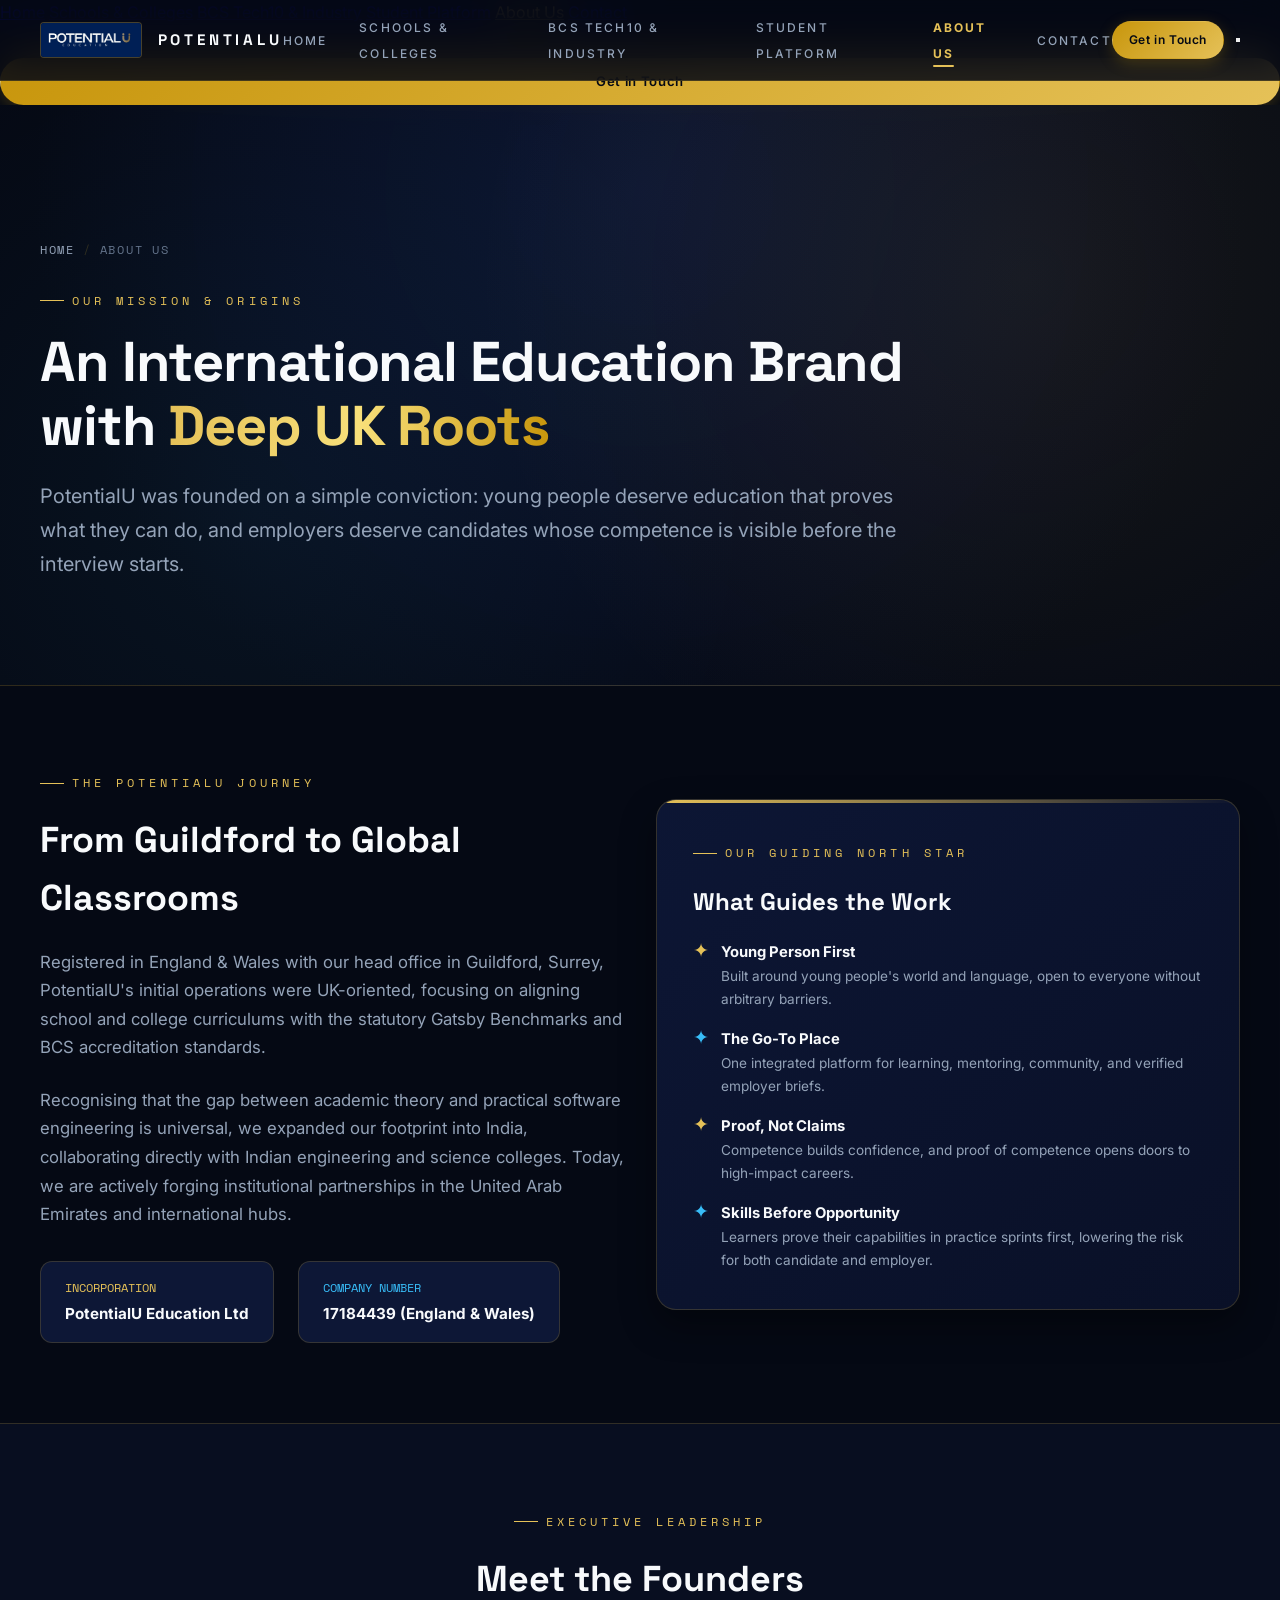
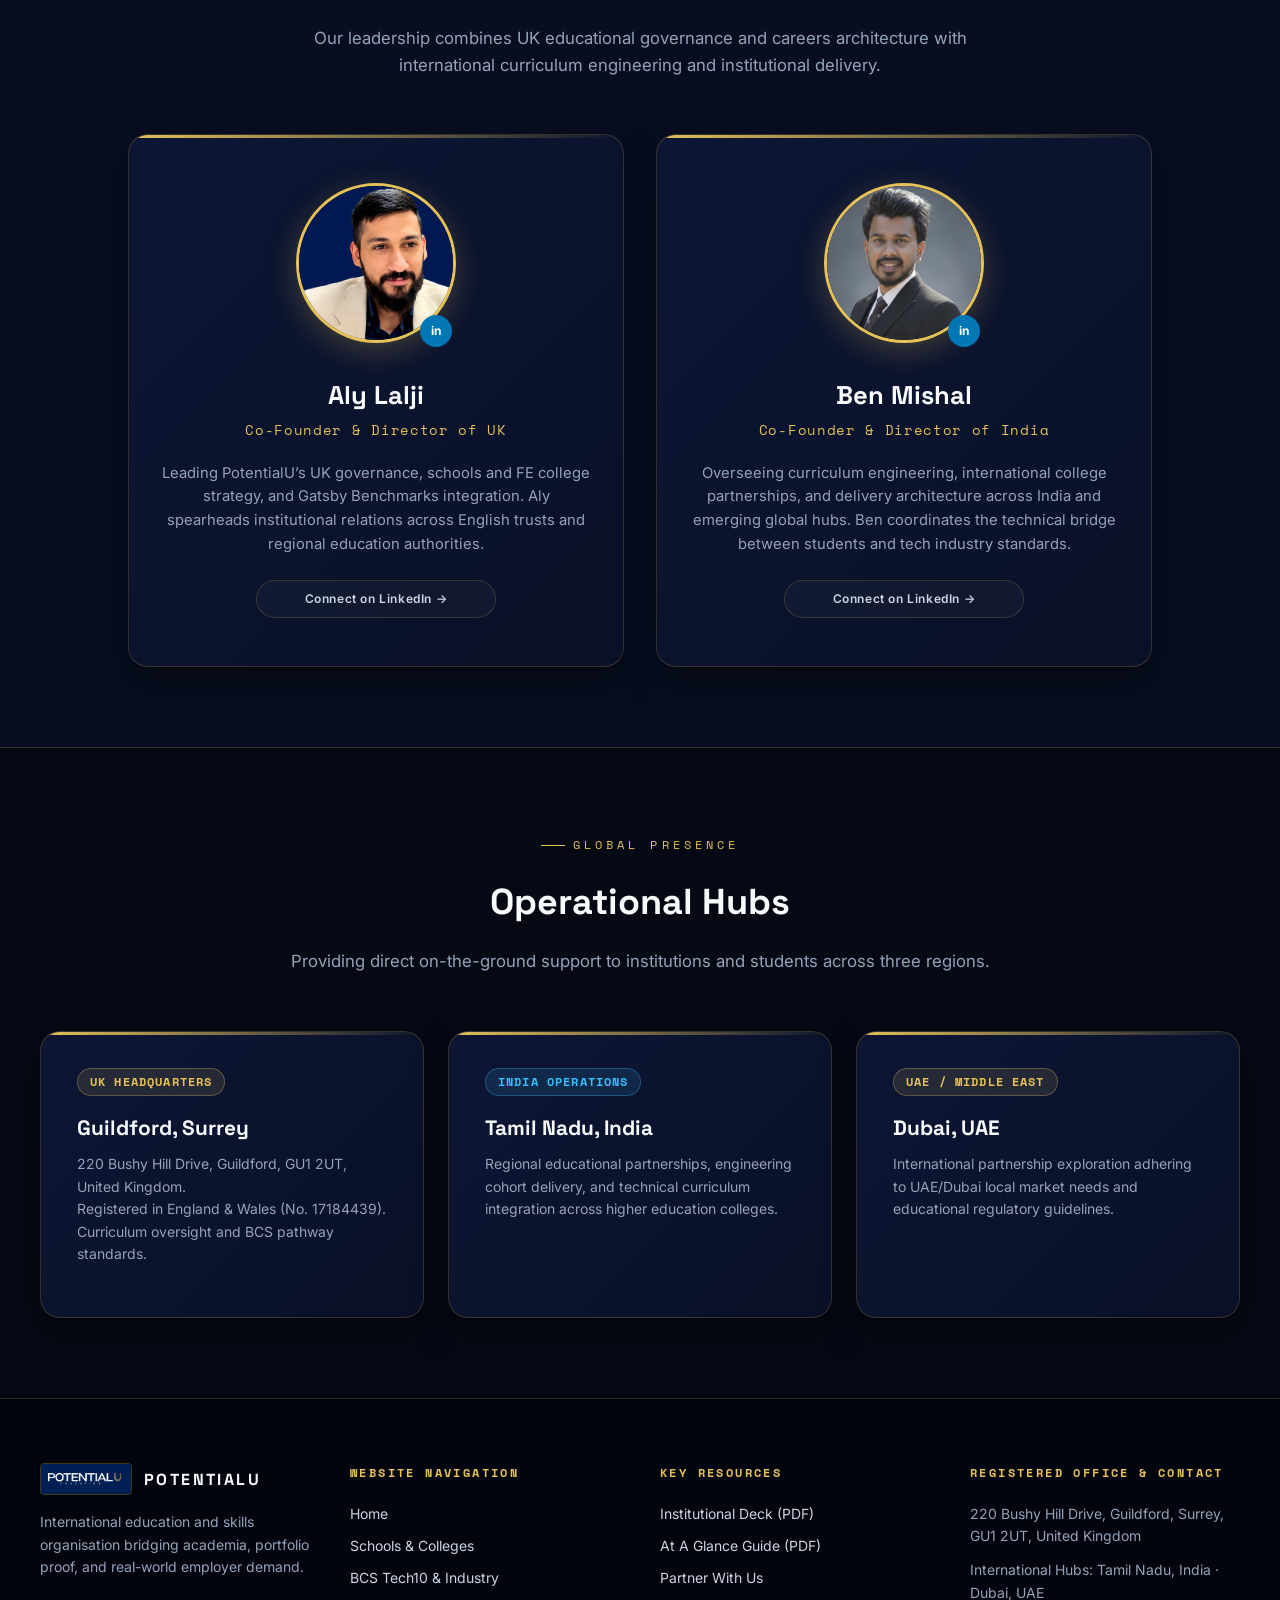
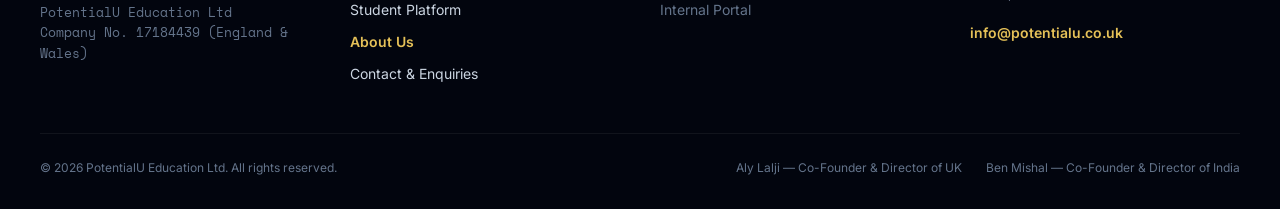
==== commit f7147021: "feat: Update official PotentialU logo and Google Search favicon suite with stylized golden U mark" ====
--- a/about/index.html
+++ b/about/index.html
@@ -34,7 +34,14 @@
     "@type": "EducationalOrganization",
     "name": "PotentialU Education",
     "url": "https://potentialu.co.uk/about",
-    "logo": "https://potentialu.co.uk/assets/logo.jpg",
+    "logo": {
+      "@type": "ImageObject",
+      "url": "https://potentialu.co.uk/assets/logo.jpg",
+      "width": 1024,
+      "height": 341,
+      "caption": "PotentialU Education Official Logo"
+    },
+    "image": "https://potentialu.co.uk/assets/logo.jpg",
     "address": {
       "@type": "PostalAddress",
       "streetAddress": "220 Bushy Hill Drive",
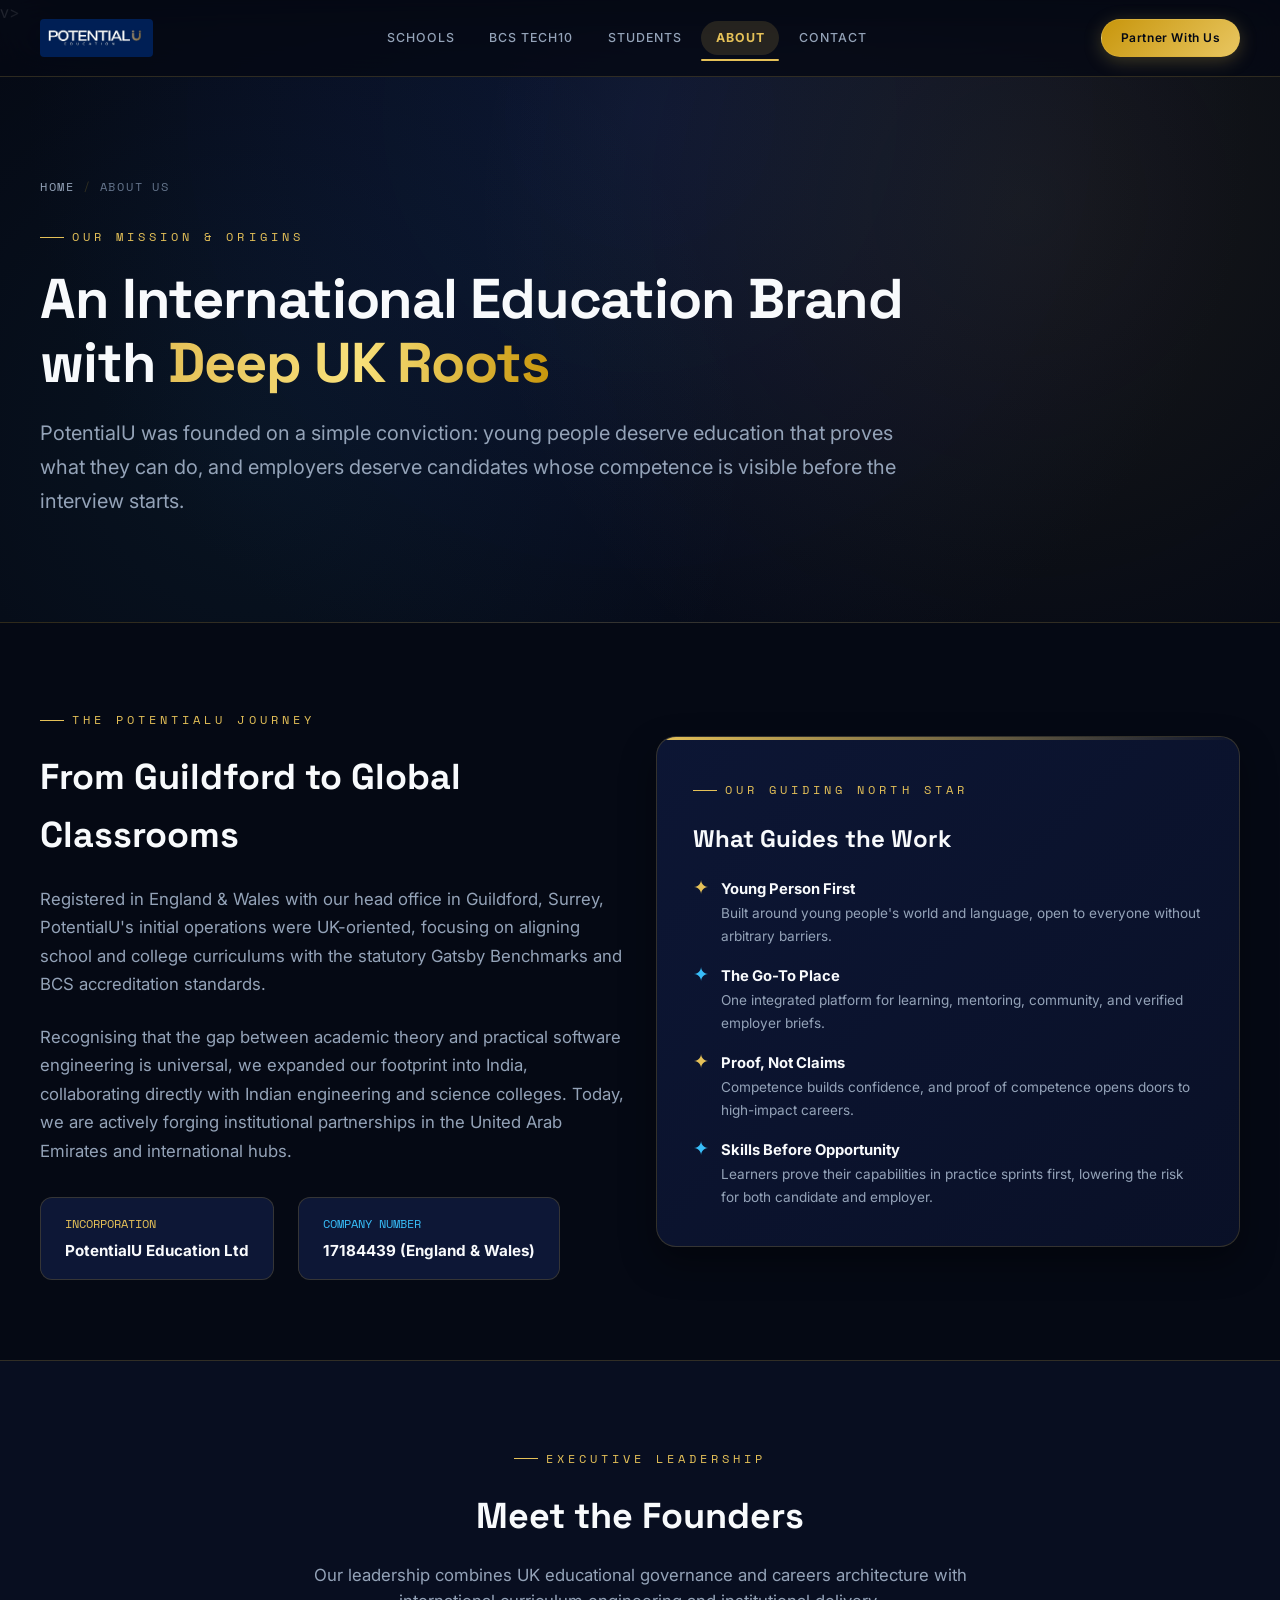
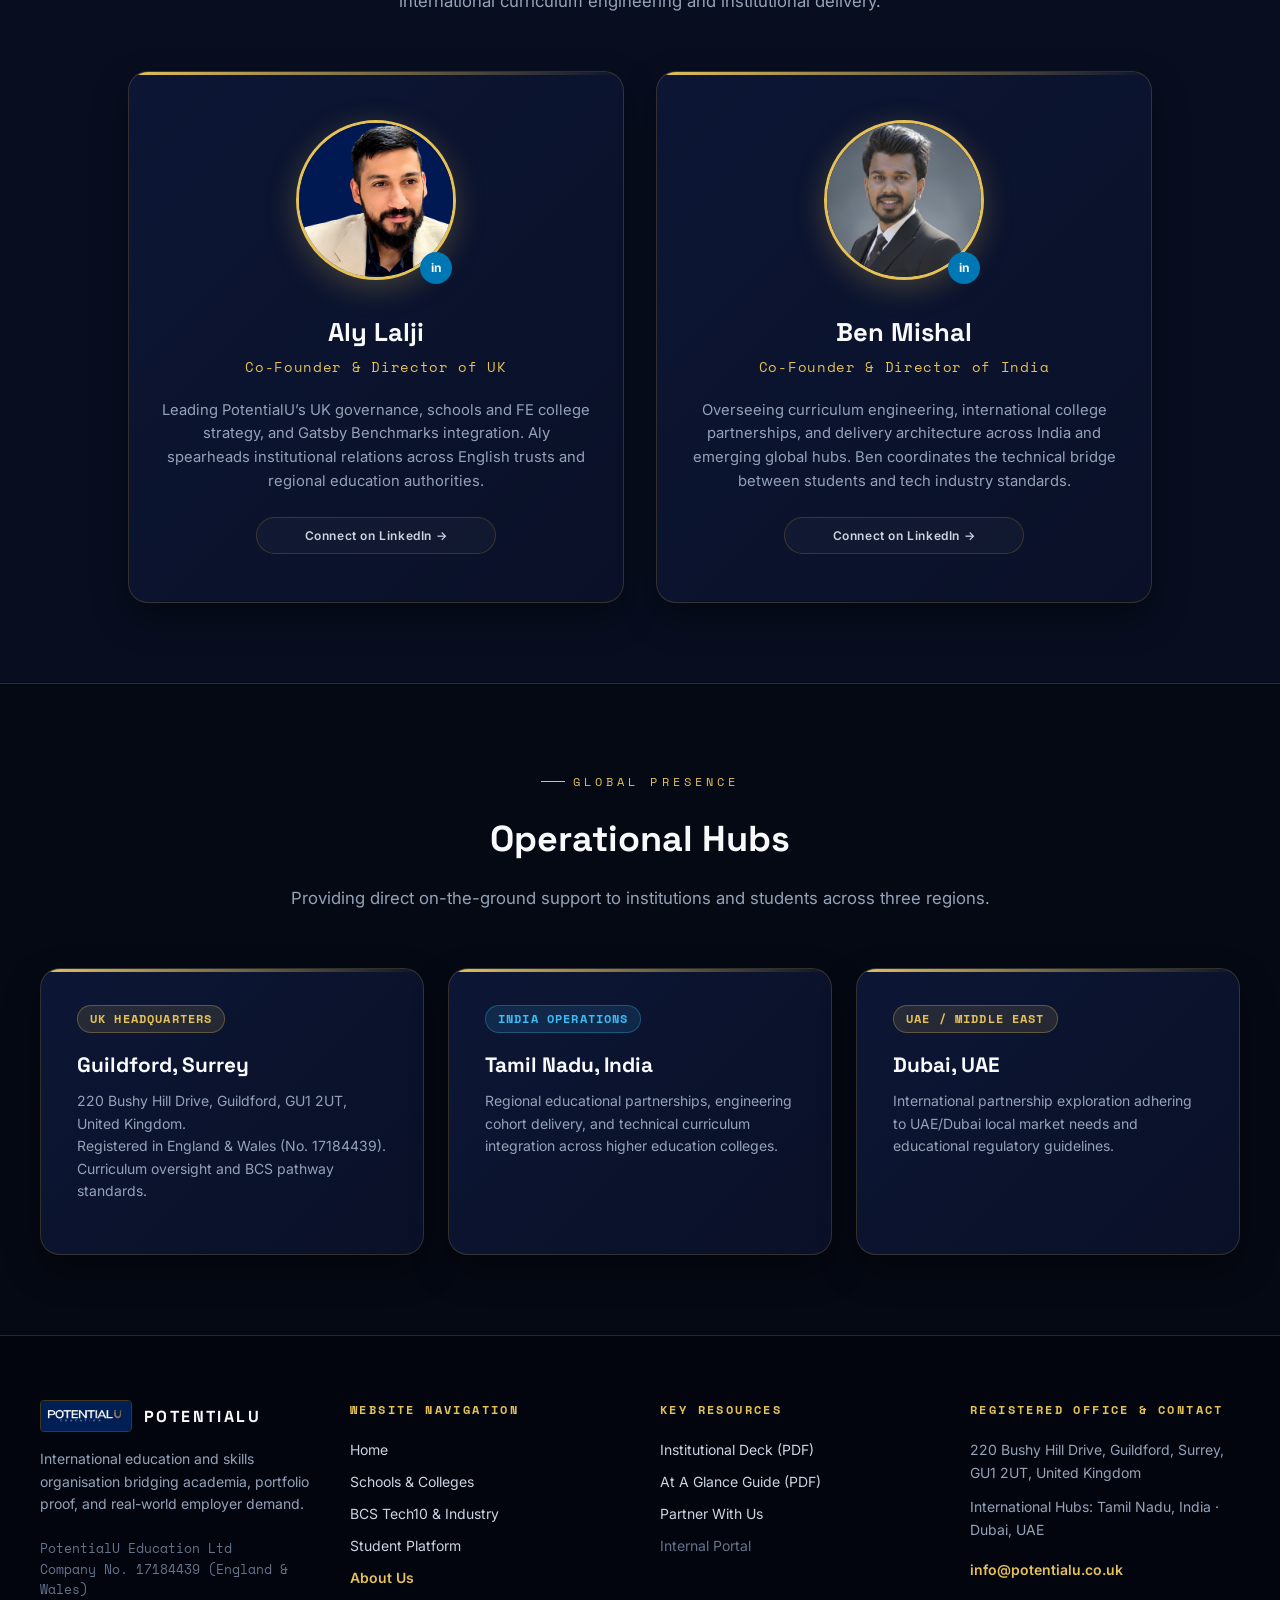
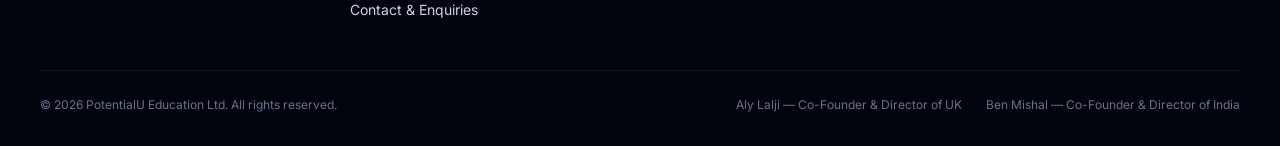
==== commit c3479e43: "feat: Unclutter top navbar with streamlined links, remove yellow overlay, add snappy animations and " ====
--- a/about/index.html
+++ b/about/index.html
@@ -76,43 +76,41 @@
 <body>
 
   <!-- Navigation -->
-  <nav id="navbar">
+    <header id="navbar">
     <div class="nav-inner">
-      <a href="/" class="nav-brand">
-        <img src="/assets/logo.jpg" alt="PotentialU Education Logo" class="nav-logo-img" />
-        <span class="nav-brand-text">PotentialU</span>
+      <a href="/" class="nav-brand" title="PotentialU Education">
+        <img src="/assets/logo.jpg" alt="PotentialU Education" class="nav-logo-img" />
       </a>
 
       <ul class="nav-links">
-        <li><a href="/">Home</a></li>
-        <li><a href="/schools">Schools & Colleges</a></li>
-        <li><a href="/bcs-tech10">BCS Tech10 & Industry</a></li>
-        <li><a href="/students">Student Platform</a></li>
-        <li><a href="/about" class="active">About Us</a></li>
-        <li><a href="/contact">Contact</a></li>
+        <li><a href="/schools" class="">Schools</a></li>
+        <li><a href="/bcs-tech10" class="">BCS Tech10</a></li>
+        <li><a href="/students" class="">Students</a></li>
+        <li><a href="/about" class="active">About</a></li>
+        <li><a href="/contact" class="">Contact</a></li>
       </ul>
 
       <div class="nav-actions">
-        <a href="/contact" class="btn btn-gold btn-sm">Get in Touch</a>
-        <button id="mobile-menu-btn" class="mobile-toggle" aria-label="Toggle menu">
+        <a href="/contact" class="btn btn-gold btn-sm">Partner With Us</a>
+        <button id="mobile-menu-btn" class="mobile-toggle" aria-label="Toggle navigation menu">
           <span></span><span></span><span></span>
         </button>
       </div>
     </div>
-  </nav>
+  </header>
 
   <!-- Mobile Drawer -->
-  <div id="mobile-drawer" class="mobile-drawer">
+    <div id="mobile-drawer" class="mobile-drawer">
     <a href="/" class="mobile-link">Home</a>
-    <a href="/schools" class="mobile-link">Schools & Colleges</a>
-    <a href="/bcs-tech10" class="mobile-link">BCS Tech10 & Industry</a>
-    <a href="/students" class="mobile-link">Student Platform</a>
-    <a href="/about" class="mobile-link active" style="color:var(--gold-primary);">About Us</a>
-    <a href="/contact" class="mobile-link">Contact</a>
-    <div style="margin-top:2rem;">
-      <a href="/contact" class="btn btn-gold" style="width:100%;text-align:center;">Get in Touch</a>
-    </div>
-  </div>
+    <a href="/schools" class="mobile-link ">Schools & Colleges</a>
+    <a href="/bcs-tech10" class="mobile-link ">BCS Tech10 & Industry</a>
+    <a href="/students" class="mobile-link ">Student Platform</a>
+    <a href="/about" class="mobile-link active">About Us</a>
+    <a href="/contact" class="mobile-link ">Contact</a>
+    <div style="margin-top:1.5rem;">
+      <a href="/contact" class="btn btn-gold" style="width:100%;text-align:center;">Partner With Us</a>
+    </div>
+  </div>v>
 
   <!-- Subpage Hero -->
   <header class="subpage-hero">
@@ -366,5 +364,47 @@
       });
     }
   </script>
+
+  <script>
+    // Header Glassmorphism Scroll Effect
+    window.addEventListener('scroll', () => {
+      const nav = document.getElementById('navbar');
+      if (nav) {
+        if (window.scrollY > 20) {
+          nav.classList.add('scrolled');
+        } else {
+          nav.classList.remove('scrolled');
+        }
+      }
+    }, { passive: true });
+
+    // Animated Mobile Toggle
+    const menuBtn = document.getElementById('mobile-menu-btn');
+    const drawer = document.getElementById('mobile-drawer');
+    if (menuBtn && drawer) {
+      menuBtn.addEventListener('click', () => {
+        menuBtn.classList.toggle('active');
+        drawer.classList.toggle('open');
+      });
+    }
+
+    // Snappy Scroll-Reveal Observer
+    if ('IntersectionObserver' in window) {
+      const observer = new IntersectionObserver((entries) => {
+        entries.forEach(entry => {
+          if (entry.isIntersecting) {
+            entry.target.classList.add('active');
+            observer.unobserve(entry.target);
+          }
+        });
+      }, { threshold: 0.1, rootMargin: '0px 0px -40px 0px' });
+
+      document.querySelectorAll('.pillar-card, .step-card, .region-card, .highlight-box, .competency-card, .founder-card, .section-header').forEach(el => {
+        el.classList.add('reveal');
+        observer.observe(el);
+      });
+    }
+  </script>
+
 </body>
 </html>
--- a/assets/style.css
+++ b/assets/style.css
@@ -77,23 +77,28 @@
     }
 
     /* =========================================
-       NAVBAR
+       NAVBAR (Glassmorphism & Balanced Architecture)
        ========================================= */
     #navbar {
       position: fixed;
       top: 0; left: 0; right: 0;
-      z-index: 100;
-      background: rgba(5, 9, 20, 0.85);
-      backdrop-filter: blur(20px);
-      -webkit-backdrop-filter: blur(20px);
-      border-bottom: 1px solid var(--gold-border);
-      transition: all 0.3s ease;
+      z-index: 1000;
+      background: rgba(5, 9, 20, 0.82);
+      backdrop-filter: blur(24px);
+      -webkit-backdrop-filter: blur(24px);
+      border-bottom: 1px solid rgba(229, 193, 88, 0.18);
+      transition: all 0.3s cubic-bezier(0.16, 1, 0.3, 1);
+    }
+    #navbar.scrolled {
+      background: rgba(3, 6, 15, 0.95);
+      box-shadow: 0 10px 30px rgba(0,0,0,0.7);
+      border-bottom: 1px solid rgba(229, 193, 88, 0.28);
     }
     .nav-inner {
       display: flex;
       align-items: center;
       justify-content: space-between;
-      height: 5rem;
+      height: 4.75rem;
       max-width: 80rem;
       margin: 0 auto;
       padding: 0 1.5rem;
@@ -104,57 +109,162 @@
     .nav-brand {
       display: flex;
       align-items: center;
-      gap: 1rem;
       text-decoration: none;
+      flex-shrink: 0;
+      transition: opacity 0.2s ease, transform 0.2s ease;
+    }
+    .nav-brand:hover {
+      opacity: 0.92;
+      transform: scale(1.02);
     }
     .nav-logo-img {
-      height: 2.2rem;
+      height: 2.35rem;
       width: auto;
+      display: block;
+      object-fit: contain;
+      border: none !important;
+      background: transparent !important;
       border-radius: 4px;
-      border: 1px solid rgba(212,175,55,0.3);
-      background: #0A1128;
     }
     .nav-brand-text {
-      font-family: 'Space Grotesk', sans-serif;
-      font-size: 0.95rem;
-      font-weight: 700;
-      letter-spacing: 0.25em;
-      text-transform: uppercase;
-      color: var(--text-white);
-      display: none;
-    }
-    @media (min-width: 1024px) {
-      .nav-brand-text { display: block; }
+      display: none !important;
     }
     .nav-links {
       display: none;
       align-items: center;
-      gap: 2rem;
+      gap: 0.35rem;
       list-style: none;
-    }
-    @media (min-width: 840px) {
+      margin: 0;
+      padding: 0;
+    }
+    @media (min-width: 860px) {
       .nav-links { display: flex; }
     }
+    .nav-links li {
+      margin: 0;
+      padding: 0;
+    }
     .nav-links a {
-      font-size: 0.75rem;
+      font-size: 0.775rem;
       font-weight: 500;
-      letter-spacing: 0.18em;
+      letter-spacing: 0.08em;
       text-transform: uppercase;
       color: var(--text-muted);
       text-decoration: none;
-      transition: color 0.25s ease;
+      padding: 0.45rem 0.9rem;
+      border-radius: 9999px;
+      transition: all 0.2s cubic-bezier(0.16, 1, 0.3, 1);
+      display: inline-block;
+      white-space: nowrap;
     }
     .nav-links a:hover {
-      color: var(--gold-primary);
+      color: var(--text-white);
+      background: rgba(229, 193, 88, 0.09);
+    }
+    .nav-links a.active {
+      color: var(--gold-primary);
+      background: rgba(229, 193, 88, 0.14);
+      font-weight: 600;
     }
     .nav-actions {
       display: flex;
       align-items: center;
-      gap: 0.75rem;
-    }
-
-    /* =========================================
-       BUTTONS
+      gap: 0.85rem;
+      flex-shrink: 0;
+    }
+
+    /* Mobile Toggle Button (Animated Hamburger) */
+    .mobile-toggle {
+      display: none;
+      background: rgba(255, 255, 255, 0.04);
+      border: 1px solid var(--gold-border);
+      border-radius: 8px;
+      padding: 0.5rem;
+      cursor: pointer;
+      color: var(--text-white);
+      align-items: center;
+      justify-content: center;
+      flex-direction: column;
+      gap: 5px;
+      width: 40px;
+      height: 40px;
+      transition: all 0.2s ease;
+    }
+    .mobile-toggle:hover {
+      background: rgba(229, 193, 88, 0.1);
+      border-color: var(--gold-primary);
+    }
+    .mobile-toggle span {
+      display: block;
+      width: 20px;
+      height: 2px;
+      background: var(--text-white);
+      border-radius: 2px;
+      transition: all 0.3s cubic-bezier(0.16, 1, 0.3, 1);
+    }
+    .mobile-toggle.active span:nth-child(1) {
+      transform: translateY(7px) rotate(45deg);
+    }
+    .mobile-toggle.active span:nth-child(2) {
+      opacity: 0;
+      transform: scaleX(0);
+    }
+    .mobile-toggle.active span:nth-child(3) {
+      transform: translateY(-7px) rotate(-45deg);
+    }
+    @media (max-width: 859px) {
+      .mobile-toggle { display: inline-flex; }
+    }
+
+    /* Mobile Drawer (Hidden on Desktop) */
+    .mobile-drawer {
+      display: none !important;
+    }
+    @media (max-width: 859px) {
+      .mobile-drawer {
+        display: flex !important;
+        position: fixed;
+        top: 4.75rem;
+        left: 0;
+        right: 0;
+        background: rgba(5, 9, 20, 0.98);
+        backdrop-filter: blur(30px);
+        -webkit-backdrop-filter: blur(30px);
+        border-bottom: 1px solid var(--gold-border);
+        padding: 1.5rem 2rem 2.5rem;
+        flex-direction: column;
+        gap: 0.5rem;
+        z-index: 999;
+        transform: translateY(-130%);
+        opacity: 0;
+        pointer-events: none;
+        transition: transform 0.35s cubic-bezier(0.16, 1, 0.3, 1), opacity 0.3s ease;
+        box-shadow: 0 25px 50px rgba(0,0,0,0.85);
+      }
+      .mobile-drawer.open {
+        transform: translateY(0);
+        opacity: 1;
+        pointer-events: auto;
+      }
+      .mobile-link {
+        font-family: 'Space Grotesk', sans-serif;
+        font-size: 1.15rem;
+        font-weight: 600;
+        color: var(--text-white);
+        text-decoration: none;
+        padding: 0.75rem 0;
+        border-bottom: 1px solid rgba(255, 255, 255, 0.06);
+        transition: color 0.2s ease, padding-left 0.2s ease;
+        display: block;
+      }
+      .mobile-link:hover, .mobile-link.active {
+        color: var(--gold-primary);
+        padding-left: 0.5rem;
+      }
+    }
+
+    /* =========================================
+       BUTTONS (Premium Luminous Physics)
        ========================================= */
     .btn {
       display: inline-flex;
@@ -167,19 +277,22 @@
       text-decoration: none;
       border-radius: 9999px;
       padding: 0.75rem 1.6rem;
-      transition: all 0.3s cubic-bezier(0.22, 1, 0.36, 1);
+      transition: all 0.3s cubic-bezier(0.16, 1, 0.3, 1);
       cursor: pointer;
       white-space: nowrap;
+      position: relative;
     }
     .btn-gold {
-      background: linear-gradient(135deg, var(--gold-deep) 0%, var(--gold-primary) 100%);
-      color: var(--bg-deep);
-      border: 1px solid transparent;
-      box-shadow: 0 4px 15px rgba(200, 150, 12, 0.25);
+      background: linear-gradient(135deg, #C8960C 0%, #E5C158 50%, #F8E07A 100%);
+      background-size: 200% auto;
+      color: #050914;
+      border: 1px solid rgba(229, 193, 88, 0.3);
+      box-shadow: 0 4px 18px rgba(229, 193, 88, 0.25);
     }
     .btn-gold:hover {
-      transform: translateY(-2px);
-      box-shadow: 0 8px 25px rgba(229, 193, 88, 0.4);
+      transform: translateY(-2px) scale(1.02);
+      box-shadow: 0 8px 30px rgba(229, 193, 88, 0.5);
+      background-position: right center;
     }
     .btn-ghost {
       background: rgba(255, 255, 255, 0.03);
@@ -188,12 +301,13 @@
     }
     .btn-ghost:hover {
       background: rgba(212, 175, 55, 0.1);
-      border-color: rgba(212, 175, 55, 0.5);
+      border-color: var(--gold-primary);
       color: var(--gold-primary);
       transform: translateY(-2px);
+      box-shadow: 0 4px 15px rgba(0,0,0,0.4);
     }
     .btn-sm {
-      padding: 0.5rem 1rem;
+      padding: 0.5rem 1.15rem;
       font-size: 0.75rem;
     }
 
@@ -205,9 +319,15 @@
       min-height: 100vh;
       display: flex;
       align-items: center;
-      padding-top: 6rem;
-      padding-bottom: 5rem;
+      padding-top: 9.5rem;
+      padding-bottom: 5.5rem;
       overflow: hidden;
+    }
+    @media (max-width: 768px) {
+      #hero {
+        padding-top: 7.5rem;
+        padding-bottom: 4rem;
+      }
     }
     .hero-bg-layer {
       position: absolute;
@@ -992,11 +1112,14 @@
 }
 
 .subpage-hero {
-  padding: 8.5rem 0 4.5rem;
+  padding: 9.5rem 0 4.5rem;
   background: radial-gradient(circle at 50% 15%, rgba(13, 23, 54, 0.9) 0%, rgba(5, 9, 20, 1) 75%);
   border-bottom: 1px solid var(--gold-border);
   position: relative;
   overflow: hidden;
+}
+@media (max-width: 768px) {
+  .subpage-hero { padding: 7.5rem 0 3.5rem; }
 }
 .subpage-hero::before {
   content: "";
@@ -1161,3 +1284,79 @@
   color: var(--text-sub);
   margin-top: 0.75rem;
 }
+
+
+/* =========================================
+   SNAPPY ENTRANCE & CARD HOVER PHYSICS
+   ========================================= */
+@keyframes fadeInUp {
+  from {
+    opacity: 0;
+    transform: translateY(22px);
+  }
+  to {
+    opacity: 1;
+    transform: translateY(0);
+  }
+}
+@keyframes floatSlow {
+  0%, 100% { transform: translateY(0); }
+  50% { transform: translateY(-8px); }
+}
+
+.hero-badge-container {
+  animation: fadeInUp 0.7s cubic-bezier(0.16, 1, 0.3, 1) both;
+}
+.hero-title {
+  animation: fadeInUp 0.7s cubic-bezier(0.16, 1, 0.3, 1) 0.12s both;
+}
+.hero-subtext {
+  animation: fadeInUp 0.7s cubic-bezier(0.16, 1, 0.3, 1) 0.24s both;
+}
+.hero-cta-group {
+  animation: fadeInUp 0.7s cubic-bezier(0.16, 1, 0.3, 1) 0.36s both;
+}
+.hero-downloads-bar {
+  animation: fadeInUp 0.7s cubic-bezier(0.16, 1, 0.3, 1) 0.48s both;
+}
+
+/* Scroll Reveal */
+.reveal {
+  opacity: 0;
+  transform: translateY(24px);
+  transition: opacity 0.65s cubic-bezier(0.16, 1, 0.3, 1), transform 0.65s cubic-bezier(0.16, 1, 0.3, 1);
+  will-change: opacity, transform;
+}
+.reveal.active {
+  opacity: 1;
+  transform: translateY(0);
+}
+
+/* Card Lift Physics */
+.pillar-card, .step-card, .region-card, .highlight-box, .competency-card, .founder-card, .office-card {
+  transition: transform 0.35s cubic-bezier(0.16, 1, 0.3, 1), box-shadow 0.35s cubic-bezier(0.16, 1, 0.3, 1), border-color 0.35s ease !important;
+}
+.pillar-card:hover, .step-card:hover, .region-card:hover, .highlight-box:hover, .competency-card:hover, .founder-card:hover, .office-card:hover {
+  transform: translateY(-6px) !important;
+  box-shadow: 0 20px 45px rgba(0,0,0,0.65), 0 0 25px rgba(229, 193, 88, 0.12) !important;
+  border-color: rgba(229, 193, 88, 0.45) !important;
+}
+.hero-download-item:hover {
+  transform: translateY(-3px) scale(1.01) !important;
+  border-color: var(--gold-primary) !important;
+  box-shadow: 0 10px 25px rgba(0,0,0,0.5) !important;
+}
+
+/* Video Frame Ambient Glow */
+.video-glow-frame {
+  position: relative;
+  border-radius: 1.5rem;
+  overflow: hidden;
+  border: 1px solid var(--gold-primary);
+  box-shadow: 0 0 60px rgba(229, 193, 88, 0.2), 0 25px 60px rgba(0,0,0,0.8);
+  transition: box-shadow 0.4s ease, border-color 0.4s ease;
+}
+.video-glow-frame:hover {
+  box-shadow: 0 0 85px rgba(229, 193, 88, 0.35), 0 30px 70px rgba(0,0,0,0.9);
+  border-color: var(--gold-light);
+}
